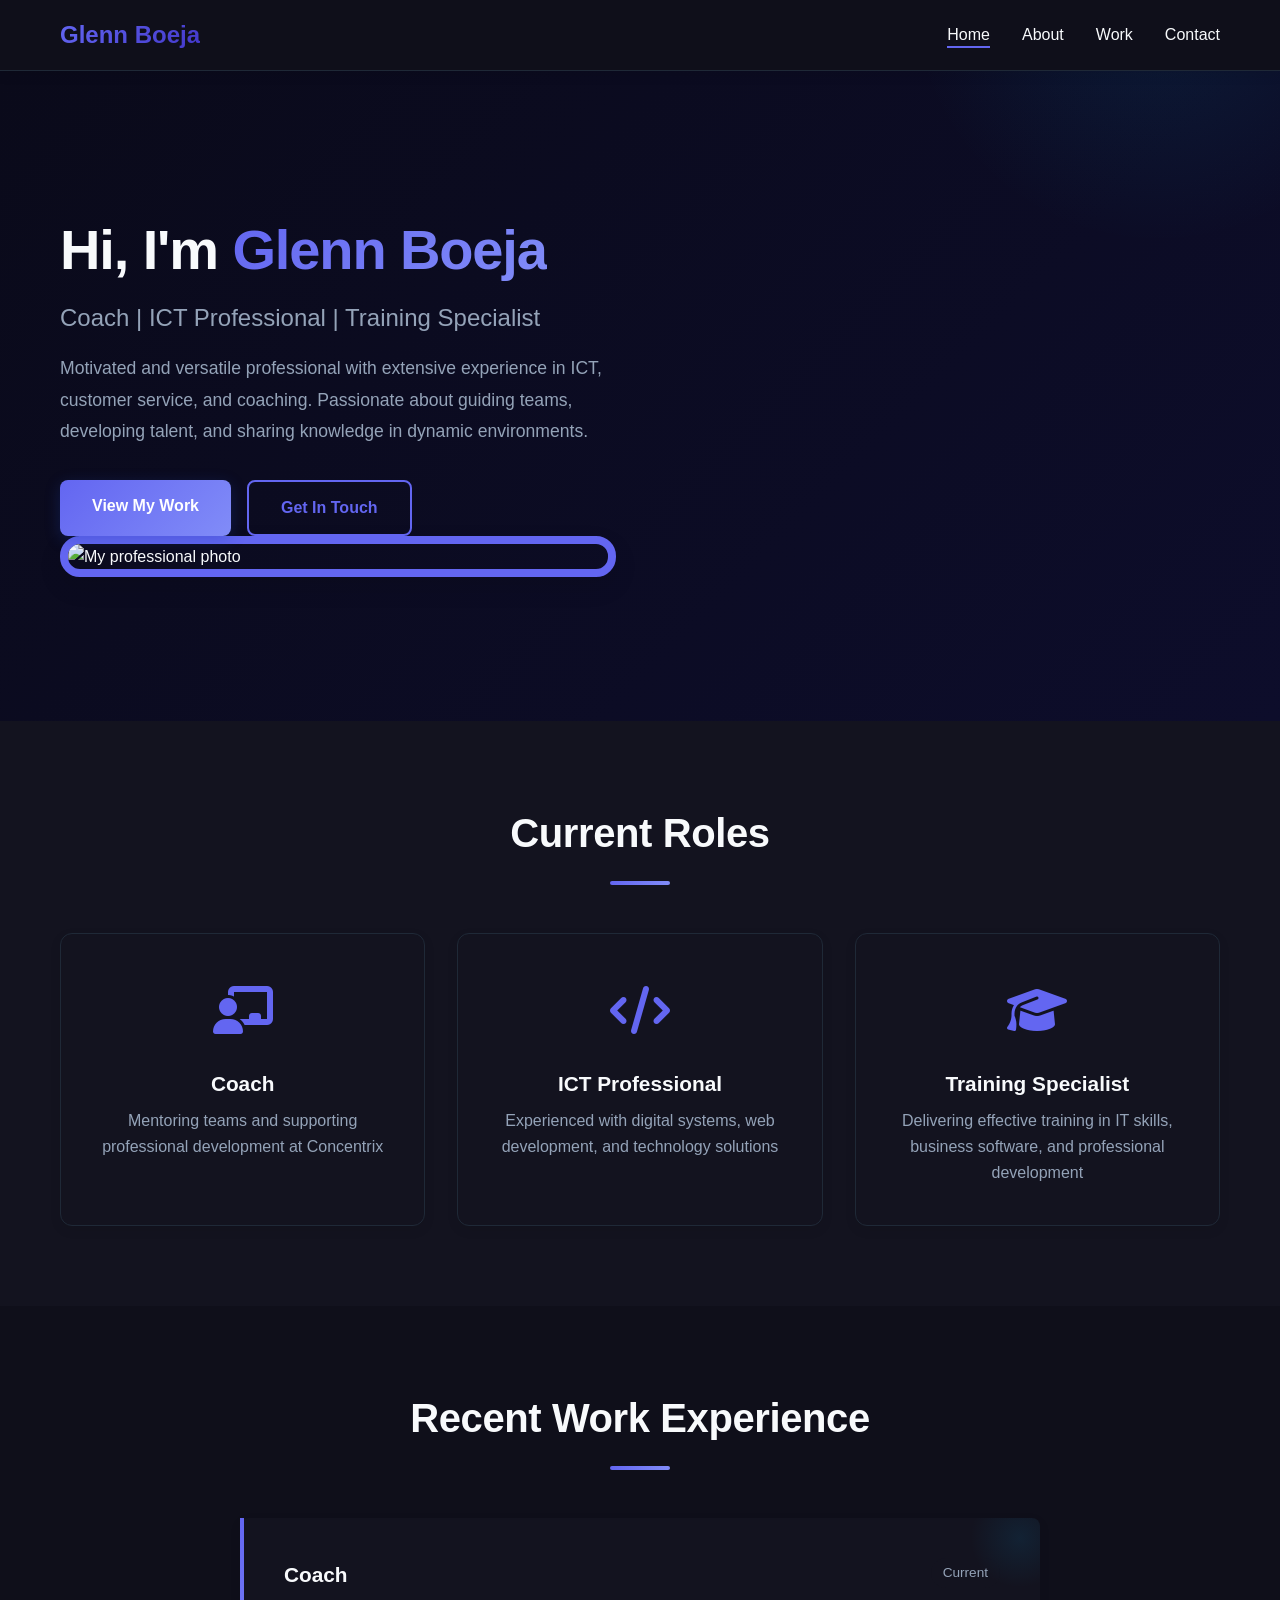
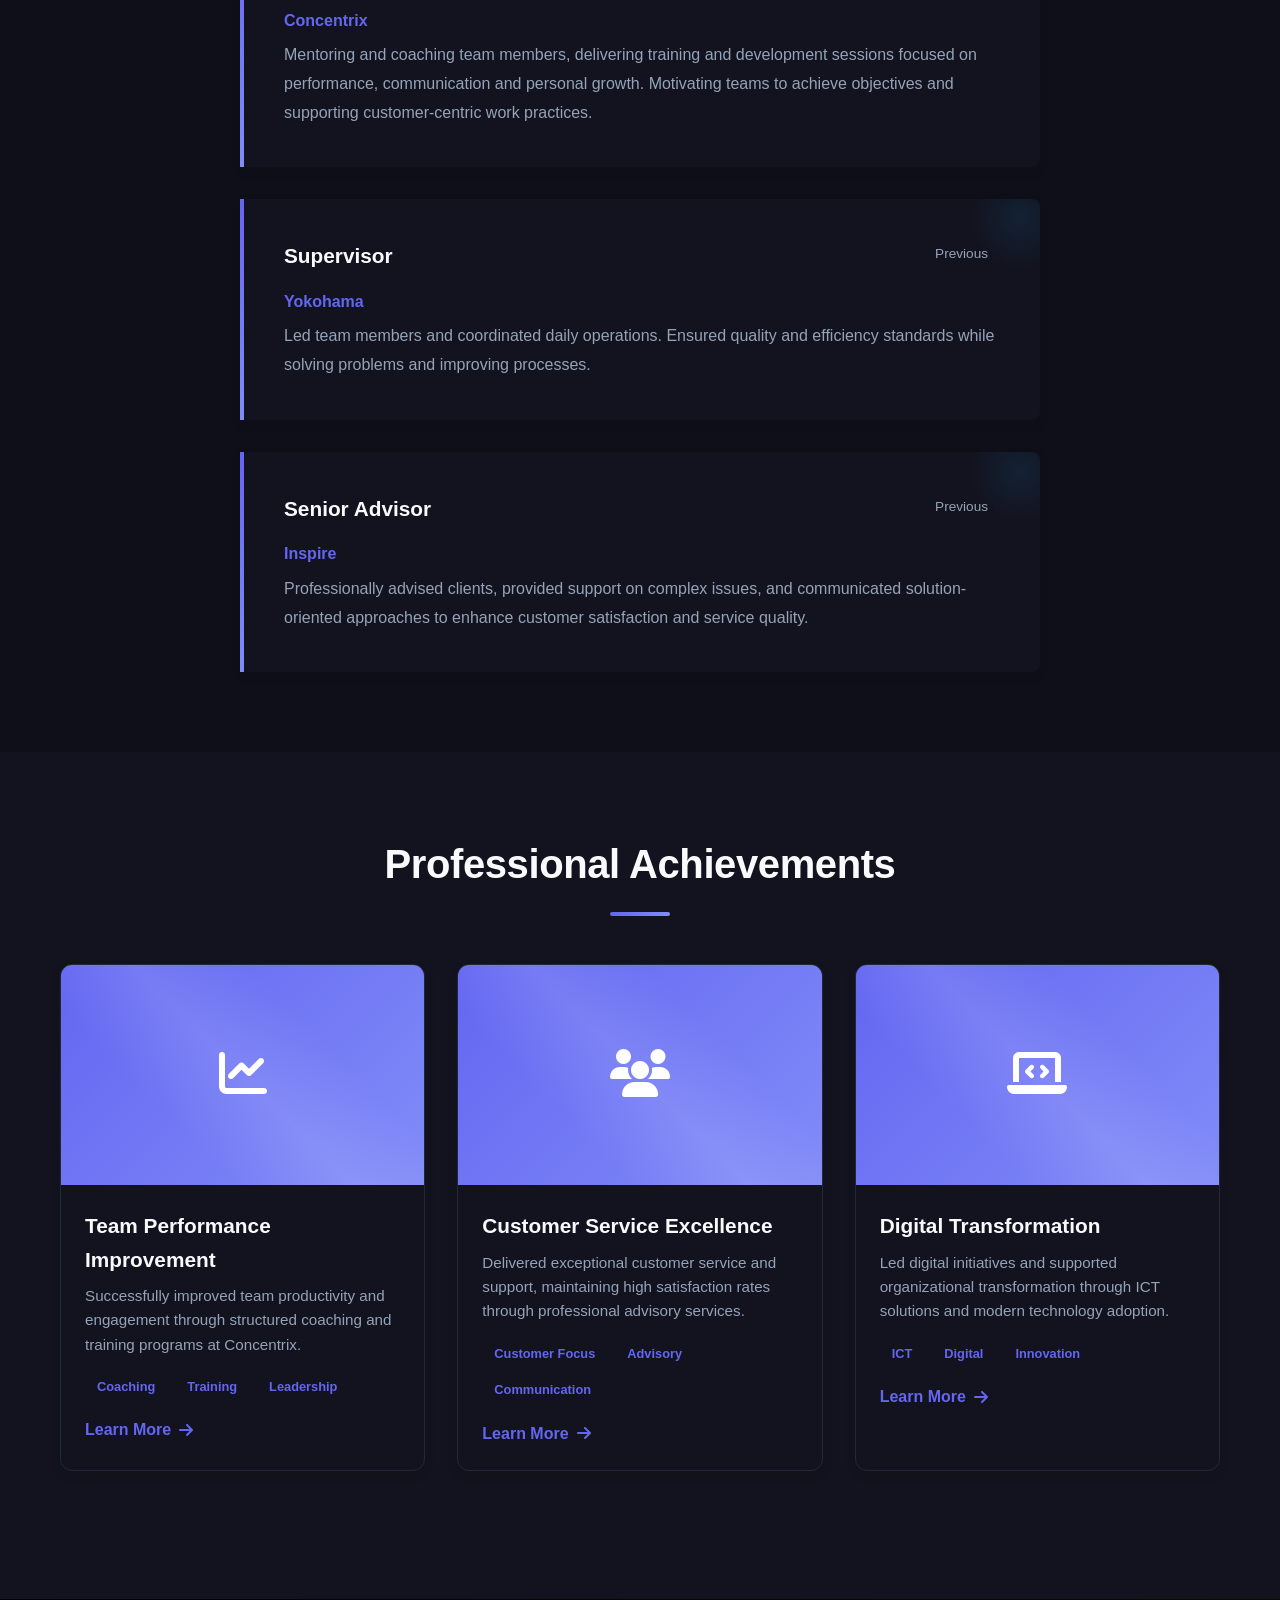
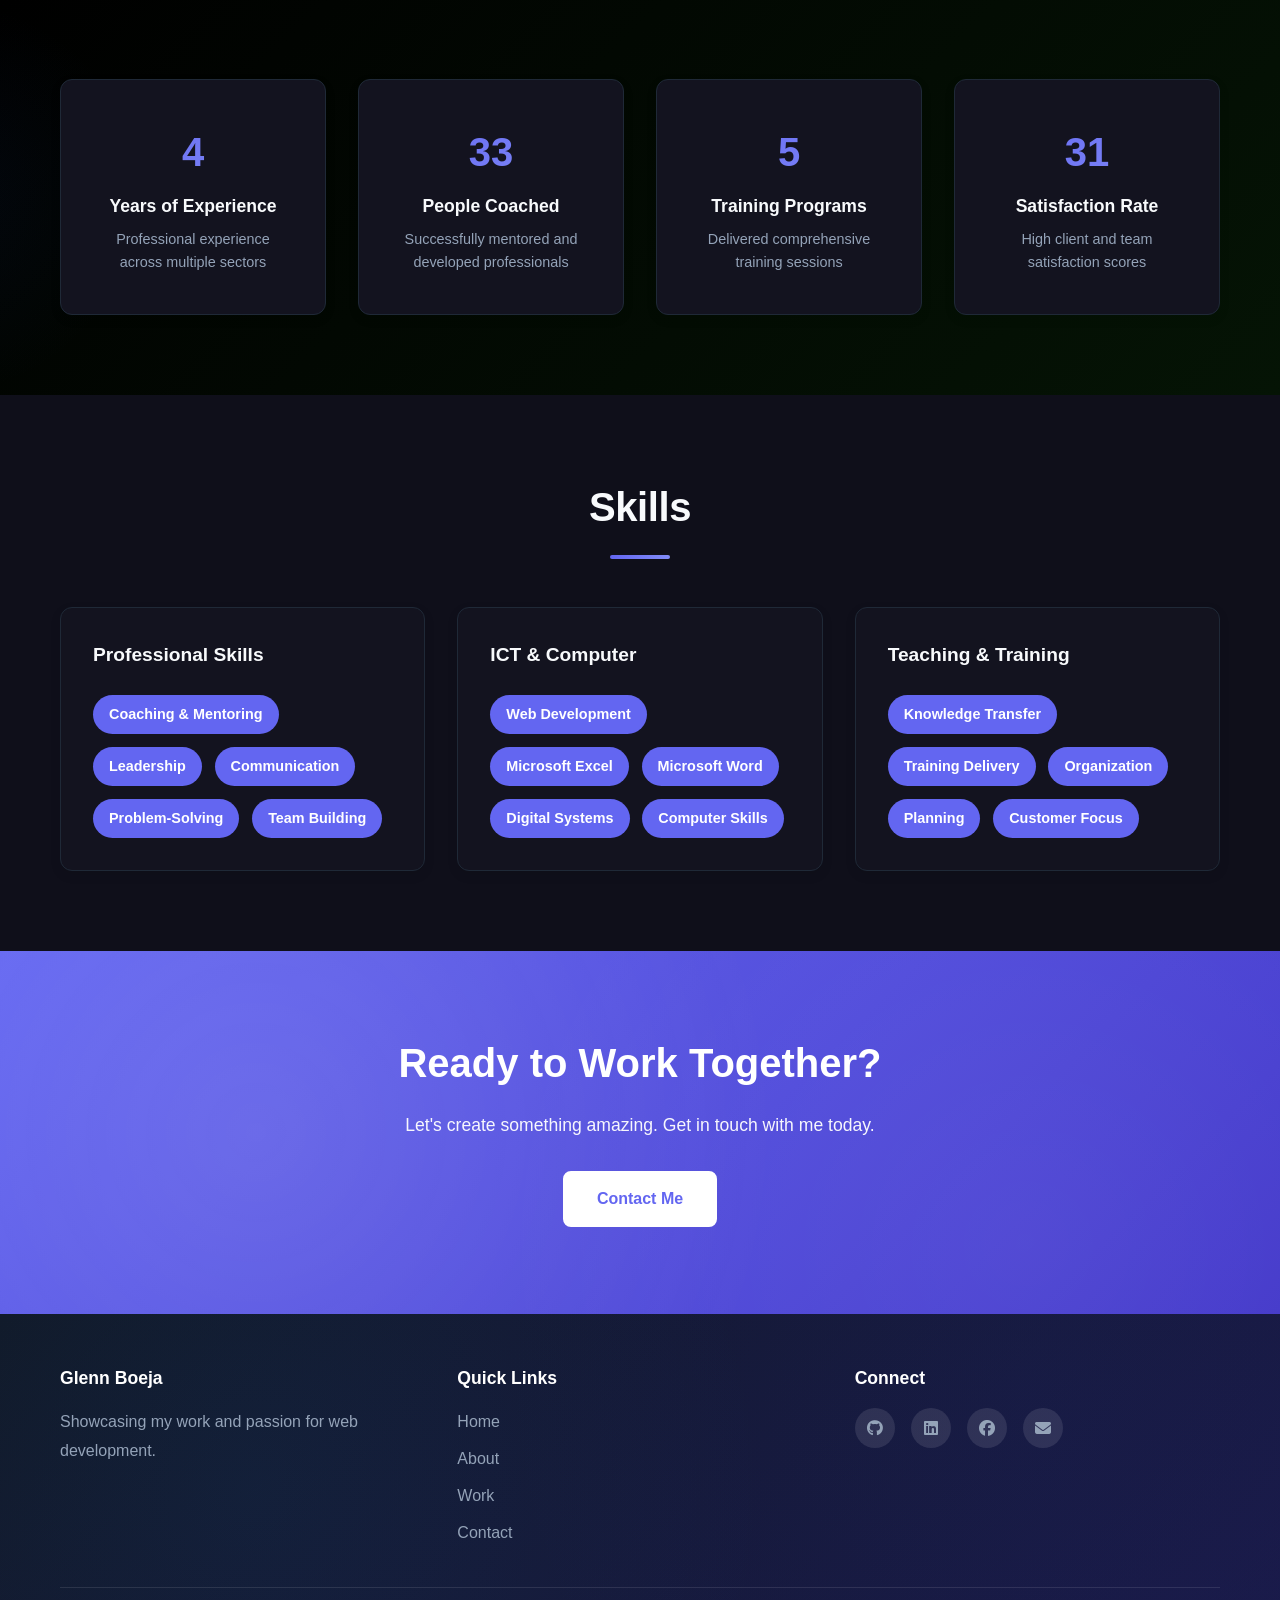
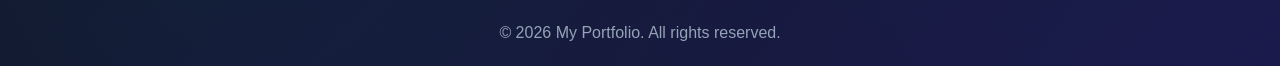
==== index.html @ 61f406ce "Portfolio bestanden toegevoegd" ====
<!DOCTYPE html>
<html lang="en">
<head>
    <meta charset="UTF-8">
    <meta name="viewport" content="width=device-width, initial-scale=1.0">
    <title>My Portfolio</title>
    <link rel="stylesheet" href="css/styles.css">
    <link rel="stylesheet" href="https://cdnjs.cloudflare.com/ajax/libs/font-awesome/6.4.0/css/all.min.css">
</head>
<body>
    <!-- Navigation -->
    <nav class="navbar">
        <div class="container">
            <div class="nav-wrapper">
                <div class="logo">
                    <a href="index.html"><span class="brand">Glenn Boeja</span></a>
                </div>
                <button class="menu-toggle" id="menuToggle">
                    <span></span>
                    <span></span>
                    <span></span>
                </button>
                <ul class="nav-menu" id="navMenu">
                    <li><a href="index.html" class="nav-link active">Home</a></li>
                    <li><a href="about.html" class="nav-link">About</a></li>
                    <li><a href="work.html" class="nav-link">Work</a></li>
                    <li><a href="contact.html" class="nav-link">Contact</a></li>
                </ul>
            </div>
        </div>
    </nav>

    <!-- Hero Section -->
    <section class="hero">
        <div class="container">
            <div class="hero-content">
                <div class="hero-text">
                    <h1 class="hero-title">Hi, I'm <span class="highlight">Glenn Boeja</span></h1>
                    <p class="hero-subtitle">Coach | ICT Professional | Training Specialist</p>
                    <p class="hero-description">Motivated and versatile professional with extensive experience in ICT, customer service, and coaching. Passionate about guiding teams, developing talent, and sharing knowledge in dynamic environments.</p>
                    <div class="hero-buttons">
                        <a href="work.html" class="btn btn-primary">View My Work</a>
                        <a href="contact.html" class="btn btn-secondary">Get In Touch</a>
                    </div>
                </div>
                <div class="hero-image">
                    <img src="img/profile.jpg" alt="My professional photo" class="profile-photo">
                </div>
            </div>
        </div>
    </section>

    <!-- Current Roles -->
    <section class="roles">
        <div class="container">
            <h2 class="section-title">Current Roles</h2>
            <div class="roles-grid">
                <div class="role-card">
                    <div class="role-icon"><i class="fas fa-chalkboard-user"></i></div>
                    <h3>Coach</h3>
                    <p>Mentoring teams and supporting professional development at Concentrix</p>
                </div>
                <div class="role-card">
                    <div class="role-icon"><i class="fas fa-code"></i></div>
                    <h3>ICT Professional</h3>
                    <p>Experienced with digital systems, web development, and technology solutions</p>
                </div>
                <div class="role-card">
                    <div class="role-icon"><i class="fas fa-graduation-cap"></i></div>
                    <h3>Training Specialist</h3>
                    <p>Delivering effective training in IT skills, business software, and professional development</p>
                </div>
            </div>
        </div>
    </section>

    <!-- Recent Work Experience -->
    <section class="experience">
        <div class="container">
            <h2 class="section-title">Recent Work Experience</h2>
            <div class="experience-list">
                <div class="experience-item">
                    <div class="experience-header">
                        <h3 class="job-title">Coach</h3>
                        <span class="job-date">Current</span>
                    </div>
                    <p class="job-company">Concentrix</p>
                    <p class="job-description">Mentoring and coaching team members, delivering training and development sessions focused on performance, communication and personal growth. Motivating teams to achieve objectives and supporting customer-centric work practices.</p>
                </div>
                <div class="experience-item">
                    <div class="experience-header">
                        <h3 class="job-title">Supervisor</h3>
                        <span class="job-date">Previous</span>
                    </div>
                    <p class="job-company">Yokohama</p>
                    <p class="job-description">Led team members and coordinated daily operations. Ensured quality and efficiency standards while solving problems and improving processes.</p>
                </div>
                <div class="experience-item">
                    <div class="experience-header">
                        <h3 class="job-title">Senior Advisor</h3>
                        <span class="job-date">Previous</span>
                    </div>
                    <p class="job-company">Inspire</p>
                    <p class="job-description">Professionally advised clients, provided support on complex issues, and communicated solution-oriented approaches to enhance customer satisfaction and service quality.</p>
                </div>
            </div>
        </div>
    </section>

    <!-- Featured Projects -->
    <section class="projects">
        <div class="container">
            <h2 class="section-title">Professional Achievements</h2>
            <div class="projects-grid">
                <div class="project-card">
                    <div class="project-image">
                        <div class="project-placeholder"><i class="fas fa-chart-line"></i></div>
                    </div>
                    <div class="project-content">
                        <h3 class="project-title">Team Performance Improvement</h3>
                        <p class="project-description">Successfully improved team productivity and engagement through structured coaching and training programs at Concentrix.</p>
                        <div class="project-tech">
                            <span class="tech-badge">Coaching</span>
                            <span class="tech-badge">Training</span>
                            <span class="tech-badge">Leadership</span>
                        </div>
                        <a href="#" class="project-link">Learn More <i class="fas fa-arrow-right"></i></a>
                    </div>
                </div>
                <div class="project-card">
                    <div class="project-image">
                        <div class="project-placeholder"><i class="fas fa-users"></i></div>
                    </div>
                    <div class="project-content">
                        <h3 class="project-title">Customer Service Excellence</h3>
                        <p class="project-description">Delivered exceptional customer service and support, maintaining high satisfaction rates through professional advisory services.</p>
                        <div class="project-tech">
                            <span class="tech-badge">Customer Focus</span>
                            <span class="tech-badge">Advisory</span>
                            <span class="tech-badge">Communication</span>
                        </div>
                        <a href="#" class="project-link">Learn More <i class="fas fa-arrow-right"></i></a>
                    </div>
                </div>
                <div class="project-card">
                    <div class="project-image">
                        <div class="project-placeholder"><i class="fas fa-laptop-code"></i></div>
                    </div>
                    <div class="project-content">
                        <h3 class="project-title">Digital Transformation</h3>
                        <p class="project-description">Led digital initiatives and supported organizational transformation through ICT solutions and modern technology adoption.</p>
                        <div class="project-tech">
                            <span class="tech-badge">ICT</span>
                            <span class="tech-badge">Digital</span>
                            <span class="tech-badge">Innovation</span>
                        </div>
                        <a href="#" class="project-link">Learn More <i class="fas fa-arrow-right"></i></a>
                    </div>
                </div>
            </div>
        </div>
    </section>

    <!-- Stats Section -->
    <section class="stats-section">
        <div class="container">
            <div class="stats-grid">
                <div class="stat-card">
                    <div class="stat-number">10+</div>
                    <div class="stat-label">Years of Experience</div>
                    <p class="stat-description">Professional experience across multiple sectors</p>
                </div>
                <div class="stat-card">
                    <div class="stat-number">100+</div>
                    <div class="stat-label">People Coached</div>
                    <p class="stat-description">Successfully mentored and developed professionals</p>
                </div>
                <div class="stat-card">
                    <div class="stat-number">15+</div>
                    <div class="stat-label">Training Programs</div>
                    <p class="stat-description">Delivered comprehensive training sessions</p>
                </div>
                <div class="stat-card">
                    <div class="stat-number">95%</div>
                    <div class="stat-label">Satisfaction Rate</div>
                    <p class="stat-description">High client and team satisfaction scores</p>
                </div>
            </div>
        </div>
    </section>

    <!-- Skills Section -->
    <section class="skills">
        <div class="container">
            <h2 class="section-title">Skills</h2>
            <div class="skills-grid">
                <div class="skill-category">
                    <h3 class="category-title">Professional Skills</h3>
                    <div class="skill-list">
                        <span class="skill-tag">Coaching & Mentoring</span>
                        <span class="skill-tag">Leadership</span>
                        <span class="skill-tag">Communication</span>
                        <span class="skill-tag">Problem-Solving</span>
                        <span class="skill-tag">Team Building</span>
                    </div>
                </div>
                <div class="skill-category">
                    <h3 class="category-title">ICT & Computer</h3>
                    <div class="skill-list">
                        <span class="skill-tag">Web Development</span>
                        <span class="skill-tag">Microsoft Excel</span>
                        <span class="skill-tag">Microsoft Word</span>
                        <span class="skill-tag">Digital Systems</span>
                        <span class="skill-tag">Computer Skills</span>
                    </div>
                </div>
                <div class="skill-category">
                    <h3 class="category-title">Teaching & Training</h3>
                    <div class="skill-list">
                        <span class="skill-tag">Knowledge Transfer</span>
                        <span class="skill-tag">Training Delivery</span>
                        <span class="skill-tag">Organization</span>
                        <span class="skill-tag">Planning</span>
                        <span class="skill-tag">Customer Focus</span>
                    </div>
                </div>
            </div>
        </div>
    </section>

    <!-- CTA Section -->
    <section class="cta">
        <div class="container">
            <h2>Ready to Work Together?</h2>
            <p>Let's create something amazing. Get in touch with me today.</p>
            <a href="contact.html" class="btn btn-light">Contact Me</a>
        </div>
    </section>

    <!-- Footer -->
    <footer class="footer">
        <div class="container">
            <div class="footer-content">
                <div class="footer-section">
                    <h3>Glenn Boeja</h3>
                    <p>Showcasing my work and passion for web development.</p>
                </div>
                <div class="footer-section">
                    <h3>Quick Links</h3>
                    <ul>
                        <li><a href="index.html">Home</a></li>
                        <li><a href="about.html">About</a></li>
                        <li><a href="work.html">Work</a></li>
                        <li><a href="contact.html">Contact</a></li>
                    </ul>
                </div>
                <div class="footer-section">
                    <h3>Connect</h3>
                    <div class="social-links">
                        <a href="#" title="GitHub"><i class="fab fa-github"></i></a>
                        <a href="#" title="LinkedIn"><i class="fab fa-linkedin"></i></a>
                        <a href="https://www.facebook.com/share/1EY2jD7xjY/?mibextid=wwXIfr" title="Facebook"><i class="fab fa-facebook"></i></a>
                        <a href="#" title="Email"><i class="fas fa-envelope"></i></a>
                    </div>
                </div>
            </div>
            <div class="footer-bottom">
                <p>&copy; 2026 My Portfolio. All rights reserved.</p>
            </div>
        </div>
    </footer>

    <script src="js/script.js"></script>
</body>
</html>
---- css/styles.css ----
/* ============================================
   Global Styles & CSS Variables
   ============================================ */

:root {
    --primary-color: #6366f1;
    --secondary-color: #4338ca;
    --accent-color: #818cf8;
    --success-color: #10b981;
    --warning-color: #f59e0b;
    --danger-color: #ef4444;
    --dark-bg: #0f0f1a;
    --light-bg: #13131f;
    --gray-50: #f9fafb;
    --gray-100: #f3f4f6;
    --gray-200: #e5e7eb;
    --gray-300: #d1d5db;
    --gray-400: #9ca3af;
    --gray-500: #6b7280;
    --gray-600: #4b5563;
    --gray-700: #374151;
    --gray-800: #1f2937;
    --gray-900: #111827;
    --text-dark: #f8fafc;
    --text-light: #94a3b8;
    --border-color: #1f2937;
    --shadow-sm: 0 1px 2px 0 rgba(0, 0, 0, 0.05);
    --shadow-md: 0 4px 12px 0 rgba(0, 0, 0, 0.08);
    --shadow-lg: 0 10px 25px 0 rgba(0, 0, 0, 0.1);
    --shadow-xl: 0 20px 40px 0 rgba(0, 0, 0, 0.12);
    --transition: all 0.3s cubic-bezier(0.4, 0, 0.2, 1);
}

* {
    margin: 0;
    padding: 0;
    box-sizing: border-box;
}

html {
    scroll-behavior: smooth;
}

body {
    font-family: 'Segoe UI', Tahoma, Geneva, Verdana, sans-serif;
    color: var(--text-dark);
    background-color: var(--dark-bg);
    line-height: 1.6;
}

/* ============================================
   Container & Layout
   ============================================ */

.container {
    max-width: 1200px;
    margin: 0 auto;
    padding: 0 20px;
}

/* ============================================
   Navigation
   ============================================ */

.navbar {
    background-color: var(--dark-bg);
    box-shadow: var(--shadow-md);
    position: sticky;
    top: 0;
    z-index: 100;
    backdrop-filter: blur(10px);
    border-bottom: 1px solid var(--border-color);
}

.nav-wrapper {
    display: flex;
    justify-content: space-between;
    align-items: center;
    padding: 1rem 0;
}

.logo {
    font-size: 1.5rem;
    font-weight: bold;
}

.logo a {
    text-decoration: none;
    color: var(--primary-color);
}

.brand {
    background: linear-gradient(135deg, var(--primary-color), var(--secondary-color));
    -webkit-background-clip: text;
    -webkit-text-fill-color: transparent;
    background-clip: text;
}

.nav-menu {
    display: flex;
    list-style: none;
    gap: 2rem;
}

.nav-link {
    text-decoration: none;
    color: var(--text-dark);
    font-weight: 500;
    transition: var(--transition);
    position: relative;
}

.nav-link::after {
    content: '';
    position: absolute;
    width: 0;
    height: 2px;
    bottom: -5px;
    left: 0;
    background-color: var(--primary-color);
    transition: width 0.3s ease;
}

.nav-link:hover::after,
.nav-link.active::after {
    width: 100%;
}

.menu-toggle {
    display: none;
    flex-direction: column;
    background: none;
    border: none;
    cursor: pointer;
    gap: 5px;
}

.menu-toggle span {
    width: 25px;
    height: 3px;
    background-color: var(--text-dark);
    border-radius: 3px;
    transition: var(--transition);
}

/* ============================================
   Buttons
   ============================================ */

.btn {
    display: inline-block;
    padding: 13px 32px;
    border: none;
    border-radius: 8px;
    font-size: 1rem;
    font-weight: 600;
    text-decoration: none;
    cursor: pointer;
    transition: var(--transition);
    text-align: center;
    position: relative;
    overflow: hidden;
}

.btn::before {
    content: '';
    position: absolute;
    top: 0;
    left: -100%;
    width: 100%;
    height: 100%;
    background-color: rgba(255, 255, 255, 0.2);
    transition: left 0.3s ease;
    z-index: 0;
}

.btn:hover::before {
    left: 100%;
}

.btn span {
    position: relative;
    z-index: 1;
}

.btn-primary {
    background: linear-gradient(135deg, var(--primary-color), var(--accent-color));
    color: white;
    box-shadow: 0 4px 15px rgba(30, 64, 175, 0.3);
}

.btn-primary:hover {
    transform: translateY(-2px);
    box-shadow: 0 8px 25px rgba(30, 64, 175, 0.4);
}

.btn-secondary {
    background-color: transparent;
    color: var(--primary-color);
    border: 2px solid var(--primary-color);
}

.btn-secondary:hover {
    background-color: var(--primary-color);
    color: white;
    transform: translateY(-2px);
}

.btn-light {
    background-color: white;
    color: var(--primary-color);
    border: 2px solid white;
}

.btn-light:hover {
    background-color: var(--gray-50);
}

/* ============================================
   Hero Section
   ============================================ */

.hero {
    background: linear-gradient(135deg, #0a0a1a 0%, #0d0d2b 100%);
    padding: 100px 0;
    min-height: 650px;
    display: flex;
    align-items: center;
    position: relative;
    overflow: hidden;
}

.hero::before {
    content: '';
    position: absolute;
    top: -50%;
    right: -10%;
    width: 500px;
    height: 500px;
    background: radial-gradient(circle, rgba(14, 165, 233, 0.1) 0%, transparent 70%);
    border-radius: 50%;
    z-index: 0;
}

.hero .container {
    position: relative;
    z-index: 1;
    display: grid;
    grid-template-columns: 1fr 1fr;
    gap: 3rem;
    align-items: center;
}

.hero-text {
    animation: slideInLeft 0.8s ease;
    order: 1;
}

.hero-image {
    order: 2;
}

.hero-text {
    animation: slideInLeft 0.8s ease;
}

.hero-title {
    font-size: 3.5rem;
    font-weight: 800;
    margin-bottom: 1rem;
    line-height: 1.2;
    color: var(--text-dark);
    letter-spacing: -0.02em;
}

.hero-title .highlight {
    background: linear-gradient(135deg, var(--primary-color), var(--accent-color));
    -webkit-background-clip: text;
    -webkit-text-fill-color: transparent;
    background-clip: text;
}

.hero-subtitle {
    font-size: 1.5rem;
    color: var(--text-light);
    margin-bottom: 1rem;
}

.hero-description {
    font-size: 1.1rem;
    color: var(--text-light);
    margin-bottom: 2rem;
    line-height: 1.8;
}

.hero-buttons {
    display: flex;
    gap: 1rem;
    flex-wrap: wrap;
}

.avatar-placeholder {
    width: 100%;
    aspect-ratio: 1;
    background: linear-gradient(135deg, var(--primary-color), var(--secondary-color));
    border-radius: 20px;
    display: flex;
    align-items: center;
    justify-content: center;
    font-size: 5rem;
    color: white;
    animation: slideInRight 0.8s ease;
    box-shadow: var(--shadow-lg);
}

.profile-photo {
    width: 100%;
    height: 100%;
    object-fit: cover;
    border-radius: 20px;
    animation: slideInRight 0.8s ease;
    box-shadow: var(--shadow-lg);
    border: 8px solid var(--primary-color);
    display: block;
}

/* ============================================
   Sections
   ============================================ */

.section-title {
    font-size: 2.5rem;
    font-weight: 800;
    margin-bottom: 3rem;
    text-align: center;
    color: var(--text-dark);
    position: relative;
    letter-spacing: -0.01em;
}

.section-title::after {
    content: '';
    display: block;
    width: 60px;
    height: 4px;
    background: linear-gradient(90deg, var(--primary-color), var(--accent-color));
    margin: 1rem auto 0;
    border-radius: 2px;
}

section {
    padding: 80px 0;
}

/* ============================================
   Roles Section
   ============================================ */

.roles {
    background-color: var(--light-bg);
}

.roles-grid {
    display: grid;
    grid-template-columns: repeat(auto-fit, minmax(280px, 1fr));
    gap: 2rem;
}

.role-card {
    background: var(--light-bg);
    padding: 2.5rem;
    border-radius: 12px;
    text-align: center;
    box-shadow: var(--shadow-md);
    transition: var(--transition);
    border: 1px solid var(--border-color);
    position: relative;
    overflow: hidden;
}

.role-card::before {
    content: '';
    position: absolute;
    top: 0;
    left: 0;
    right: 0;
    height: 4px;
    background: linear-gradient(90deg, var(--primary-color), var(--accent-color));
    transform: scaleX(0);
    transform-origin: left;
    transition: transform 0.3s ease;
}

.role-card:hover {
    transform: translateY(-8px);
    box-shadow: var(--shadow-xl);
}

.role-card:hover::before {
    transform: scaleX(1);
}

.role-icon {
    font-size: 3rem;
    color: var(--primary-color);
    margin-bottom: 1rem;
}

.role-card h3 {
    font-size: 1.3rem;
    margin-bottom: 0.5rem;
}

.role-card p {
    color: var(--text-light);
}

/* ============================================
   Experience Section
   ============================================ */

.experience {
    background-color: var(--dark-bg);
}

.experience-list {
    display: grid;
    gap: 2rem;
    max-width: 800px;
    margin: 0 auto;
}

.experience-item {
    background: var(--light-bg);
    padding: 2.5rem;
    border-left: 4px solid transparent;
    border-image: linear-gradient(180deg, var(--primary-color), var(--accent-color)) 1;
    border-radius: 8px;
    box-shadow: var(--shadow-md);
    transition: var(--transition);
    position: relative;
    overflow: hidden;
}

.experience-item::before {
    content: '';
    position: absolute;
    top: 0;
    right: 0;
    width: 100px;
    height: 100px;
    background: radial-gradient(circle, rgba(14, 165, 233, 0.1) 0%, transparent 70%);
    border-radius: 50%;
    transform: translate(30px, -30px);
}

.experience-item:hover {
    transform: translateX(8px);
    box-shadow: var(--shadow-lg);
}

.experience-header {
    display: flex;
    justify-content: space-between;
    align-items: start;
    margin-bottom: 1rem;
}

.job-title {
    font-size: 1.3rem;
    font-weight: 700;
    color: var(--text-dark);
}

.job-date {
    background-color: var(--light-bg);
    padding: 4px 12px;
    border-radius: 20px;
    font-size: 0.85rem;
    color: var(--text-light);
    white-space: nowrap;
}

.job-company {
    color: var(--primary-color);
    font-weight: 600;
    margin-bottom: 0.5rem;
}

.job-description {
    color: var(--text-light);
    line-height: 1.8;
}

/* ============================================
   Projects Section
   ============================================ */

.projects {
    background-color: var(--light-bg);
}

.projects-grid {
    display: grid;
    grid-template-columns: repeat(auto-fit, minmax(300px, 1fr));
    gap: 2rem;
    margin-bottom: 3rem;
}

.project-card {
    background: var(--light-bg);
    border-radius: 12px;
    overflow: hidden;
    box-shadow: var(--shadow-md);
    transition: var(--transition);
    border: 1px solid var(--border-color);
}

.project-card:hover {
    transform: translateY(-12px);
    box-shadow: var(--shadow-xl);
}

.project-image {
    height: 220px;
    background: linear-gradient(135deg, var(--primary-color), var(--accent-color));
    display: flex;
    align-items: center;
    justify-content: center;
    position: relative;
    overflow: hidden;
}

.project-image::after {
    content: '';
    position: absolute;
    inset: 0;
    background: linear-gradient(45deg, transparent 30%, rgba(255,255,255,0.1) 50%, transparent 70%);
    animation: shimmer 3s infinite;
}

@keyframes shimmer {
    0% { transform: translateX(-100%); }
    100% { transform: translateX(100%); }
}

.project-placeholder {
    font-size: 3rem;
    color: white;
}

.project-content {
    padding: 1.5rem;
}

.project-title {
    font-size: 1.3rem;
    margin-bottom: 0.5rem;
    color: var(--text-dark);
}

.project-description {
    color: var(--text-light);
    margin-bottom: 1rem;
    font-size: 0.95rem;
    line-height: 1.6;
}

.project-tech {
    display: flex;
    gap: 0.5rem;
    flex-wrap: wrap;
    margin-bottom: 1rem;
}

.tech-badge {
    background-color: var(--light-bg);
    color: var(--primary-color);
    padding: 4px 12px;
    border-radius: 20px;
    font-size: 0.8rem;
    font-weight: 600;
}

.project-link {
    color: var(--primary-color);
    text-decoration: none;
    font-weight: 600;
    display: inline-flex;
    align-items: center;
    gap: 0.5rem;
    transition: var(--transition);
}

.project-link:hover {
    gap: 1rem;
}

.view-all {
    text-align: center;
}

/* ============================================
   Skills Section
   ============================================ */

.skills {
    background-color: var(--dark-bg);
}

.skills-grid {
    display: grid;
    grid-template-columns: repeat(auto-fit, minmax(300px, 1fr));
    gap: 2rem;
}

.skill-category {
    background: var(--light-bg);
    padding: 2rem;
    border-radius: 12px;
    border: 1px solid var(--border-color);
    box-shadow: var(--shadow-md);
    transition: var(--transition);
}

.skill-category:hover {
    transform: translateY(-4px);
    box-shadow: var(--shadow-lg);
}

.category-title {
    font-size: 1.2rem;
    margin-bottom: 1.5rem;
    color: var(--text-dark);
}

.skill-list {
    display: flex;
    flex-wrap: wrap;
    gap: 0.8rem;
}

.skill-tag {
    background-color: var(--primary-color);
    color: white;
    padding: 8px 16px;
    border-radius: 20px;
    font-size: 0.9rem;
    font-weight: 600;
}

/* ============================================
   Stats Section
   ============================================ */

.stats-section {
    background: linear-gradient(135deg, #000000 0%, #051405 100%);
    padding: 80px 0;
    position: relative;
    overflow: hidden;
}

.stats-section::before {
    content: '';
    position: absolute;
    top: 50%;
    left: -20%;
    width: 400px;
    height: 400px;
    background: radial-gradient(circle, rgba(30, 64, 175, 0.08) 0%, transparent 70%);
    border-radius: 50%;
    transform: translateY(-50%);
}

.stats-grid {
    display: grid;
    grid-template-columns: repeat(auto-fit, minmax(250px, 1fr));
    gap: 2rem;
    position: relative;
    z-index: 1;
}

.stat-card {
    background: var(--light-bg);
    padding: 2.5rem;
    border-radius: 12px;
    text-align: center;
    box-shadow: var(--shadow-md);
    border: 1px solid var(--border-color);
    transition: var(--transition);
    position: relative;
}

.stat-card::after {
    content: '';
    position: absolute;
    top: 0;
    left: 0;
    right: 0;
    height: 3px;
    background: linear-gradient(90deg, var(--primary-color), var(--accent-color));
    border-radius: 12px 12px 0 0;
    transform: scaleX(0);
    transform-origin: center;
    transition: transform 0.3s ease;
}

.stat-card:hover {
    transform: translateY(-8px);
    box-shadow: var(--shadow-xl);
}

.stat-card:hover::after {
    transform: scaleX(1);
}

.stat-number {
    font-size: 2.5rem;
    font-weight: 800;
    background: linear-gradient(135deg, var(--primary-color), var(--accent-color));
    -webkit-background-clip: text;
    -webkit-text-fill-color: transparent;
    background-clip: text;
    margin-bottom: 0.5rem;
}

.stat-label {
    font-size: 1.1rem;
    font-weight: 600;
    color: var(--text-dark);
    margin-bottom: 0.5rem;
}

.stat-description {
    color: var(--text-light);
    font-size: 0.9rem;
    line-height: 1.6;
}

/* ============================================
   CTA Section
   ============================================ */

.cta {
    background: linear-gradient(135deg, var(--primary-color) 0%, var(--secondary-color) 100%);
    color: white;
    text-align: center;
    padding: 80px 0;
    position: relative;
    overflow: hidden;
}

.cta::before {
    content: '';
    position: absolute;
    inset: 0;
    background: 
        radial-gradient(circle at 20% 50%, rgba(255,255,255,0.1) 0%, transparent 50%),
        radial-gradient(circle at 80% 80%, rgba(255,255,255,0.05) 0%, transparent 50%);
    z-index: 0;
}

.cta .container {
    position: relative;
    z-index: 1;
}

.cta h2 {
    font-size: 2.5rem;
    margin-bottom: 1rem;
}

.cta p {
    font-size: 1.1rem;
    margin-bottom: 2rem;
    opacity: 0.95;
}

/* ============================================
   Page Header
   ============================================ */

.page-header {
    background: linear-gradient(135deg, #000000 0%, #051405 100%);
    padding: 80px 0;
    text-align: center;
    position: relative;
    overflow: hidden;
}

.page-header::before {
    content: '';
    position: absolute;
    top: -50%;
    right: -10%;
    width: 400px;
    height: 400px;
    background: radial-gradient(circle, rgba(14, 165, 233, 0.1) 0%, transparent 70%);
    border-radius: 50%;
}

.page-header::after {
    content: '';
    position: absolute;
    bottom: -30%;
    left: -5%;
    width: 350px;
    height: 350px;
    background: radial-gradient(circle, rgba(30, 64, 175, 0.08) 0%, transparent 70%);
    border-radius: 50%;
}

.page-header .container {
    position: relative;
    z-index: 1;
}

.page-header h1 {
    font-size: 3rem;
    margin-bottom: 1rem;
    color: var(--text-dark);
}

.page-header p {
    font-size: 1.2rem;
    color: var(--text-light);
}

/* ============================================
   About Section
   ============================================ */

.about-section {
    background-color: var(--light-bg);
}

.about-grid {
    display: grid;
    grid-template-columns: 1fr 1fr;
    gap: 3rem;
    align-items: center;
}

.about-image {
    display: flex;
    align-items: center;
    justify-content: center;
}

.about-placeholder {
    width: 100%;
    aspect-ratio: 1;
    background: linear-gradient(135deg, var(--primary-color), var(--secondary-color));
    border-radius: 20px;
    display: flex;
    align-items: center;
    justify-content: center;
    font-size: 8rem;
    color: white;
    box-shadow: var(--shadow-lg);
}

.about-content h2 {
    font-size: 2rem;
    margin-bottom: 1.5rem;
    color: var(--text-dark);
}

.about-content p {
    color: var(--text-light);
    margin-bottom: 1rem;
    line-height: 1.8;
    font-size: 1.05rem;
}

/* ============================================
   Background/Timeline Section
   ============================================ */

.background {
    background-color: var(--dark-bg);
}

.timeline {
    position: relative;
    max-width: 800px;
    margin: 0 auto;
}

.timeline::before {
    content: '';
    position: absolute;
    left: 50%;
    top: 0;
    bottom: 0;
    width: 2px;
    background-color: var(--primary-color);
    transform: translateX(-50%);
}

.timeline-item {
    margin-bottom: 3rem;
    position: relative;
}

.timeline-item:nth-child(odd) .timeline-content {
    margin-left: 0;
    margin-right: auto;
    width: 48%;
}

.timeline-item:nth-child(even) .timeline-content {
    margin-left: auto;
    margin-right: 0;
    width: 48%;
}

.timeline-marker {
    position: absolute;
    left: 50%;
    transform: translateX(-50%);
    top: 0;
}

.marker-dot {
    width: 20px;
    height: 20px;
    background-color: var(--primary-color);
    border: 4px solid white;
    border-radius: 50%;
    box-shadow: var(--shadow-md);
}

.timeline-content {
    background: var(--light-bg);
    padding: 2rem;
    border-radius: 8px;
    box-shadow: var(--shadow-md);
}

.timeline-photo-placeholder {
    width: 100%;
    height: 160px;
    background: linear-gradient(135deg, rgba(99, 102, 241, 0.15), rgba(67, 56, 202, 0.1));
    border: 2px dashed var(--primary-color);
    border-radius: 8px;
    display: flex;
    flex-direction: column;
    align-items: center;
    justify-content: center;
    margin-bottom: 1rem;
    color: var(--primary-color);
    gap: 0.5rem;
    cursor: pointer;
    transition: var(--transition);
}

.timeline-photo-placeholder:hover {
    background: linear-gradient(135deg, rgba(99, 102, 241, 0.25), rgba(67, 56, 202, 0.2));
}

.timeline-photo-placeholder i {
    font-size: 2rem;
    opacity: 0.7;
}

.timeline-photo-placeholder span {
    font-size: 0.85rem;
    opacity: 0.8;
    font-style: italic;
}

.timeline-content h3 {
    color: var(--text-dark);
    margin-bottom: 0.5rem;
}

.timeline-content p {
    color: var(--text-light);
    line-height: 1.6;
}

/* ============================================
   Education Section
   ============================================ */

.education {
    background-color: var(--light-bg);
}

.education-grid {
    display: grid;
    grid-template-columns: repeat(auto-fit, minmax(300px, 1fr));
    gap: 2rem;
}

.education-card {
    background: var(--light-bg);
    padding: 2rem;
    border-radius: 12px;
    box-shadow: var(--shadow-md);
    text-align: center;
    transition: var(--transition);
    border-top: 4px solid var(--primary-color);
}

.education-card:hover {
    transform: translateY(-8px);
    box-shadow: var(--shadow-lg);
}

.education-icon {
    font-size: 3rem;
    color: var(--primary-color);
    margin-bottom: 1rem;
}

.education-card h3 {
    font-size: 1.2rem;
    margin-bottom: 0.5rem;
    color: var(--text-dark);
}

.institution {
    color: var(--primary-color);
    font-weight: 600;
    margin-bottom: 0.3rem;
}

.year {
    color: var(--text-light);
    font-size: 0.9rem;
    margin-bottom: 1rem;
}

.description {
    color: var(--text-light);
    line-height: 1.6;
    font-size: 0.95rem;
}

/* ============================================
   Interests Section
   ============================================ */

.interests {
    background-color: var(--dark-bg);
}

.interests-grid {
    display: grid;
    grid-template-columns: repeat(auto-fit, minmax(280px, 1fr));
    gap: 2rem;
}

.interest-item {
    background: linear-gradient(135deg, rgba(99, 102, 241, 0.05), rgba(139, 92, 246, 0.05));
    padding: 2rem;
    border-radius: 12px;
    text-align: center;
    transition: var(--transition);
}

.interest-item:hover {
    transform: translateY(-5px);
    background: linear-gradient(135deg, rgba(99, 102, 241, 0.1), rgba(139, 92, 246, 0.1));
}

.interest-icon {
    font-size: 2.5rem;
    color: var(--primary-color);
    margin-bottom: 1rem;
}

.interest-item h3 {
    font-size: 1.2rem;
    margin-bottom: 0.5rem;
    color: var(--text-dark);
}

.interest-item p {
    color: var(--text-light);
    font-size: 0.95rem;
    line-height: 1.6;
}

/* ============================================
   Work/Projects Section
   ============================================ */

.filter-section {
    background-color: var(--dark-bg);
    padding: 40px 0;
    text-align: center;
}

.filter-buttons {
    display: flex;
    gap: 1rem;
    justify-content: center;
    flex-wrap: wrap;
}

.filter-btn {
    background-color: var(--light-bg);
    border: 2px solid transparent;
    padding: 10px 20px;
    border-radius: 20px;
    cursor: pointer;
    font-weight: 600;
    transition: var(--transition);
    color: var(--text-dark);
}

.filter-btn:hover,
.filter-btn.active {
    background-color: var(--primary-color);
    color: white;
    border-color: var(--primary-color);
}

.work-section {
    background-color: var(--light-bg);
}

.work-grid {
    display: grid;
    grid-template-columns: repeat(auto-fill, minmax(320px, 1fr));
    gap: 2rem;
}

.work-card {
    background: var(--light-bg);
    border-radius: 12px;
    overflow: hidden;
    box-shadow: var(--shadow-md);
    transition: var(--transition);
}

.work-card:hover {
    transform: translateY(-8px);
    box-shadow: var(--shadow-lg);
}

.work-image {
    position: relative;
    height: 220px;
    background: linear-gradient(135deg, var(--primary-color), var(--secondary-color));
    display: flex;
    align-items: center;
    justify-content: center;
    overflow: hidden;
}

/* MaKandra Gallery Slideshow */
.makandra-gallery {
    background: #000;
}

.gallery-slides {
    width: 100%;
    height: 100%;
    position: relative;
}

.gallery-slide {
    position: absolute;
    top: 0; left: 0;
    width: 100%;
    height: 100%;
    object-fit: cover;
    opacity: 0;
    transition: opacity 0.5s ease;
}

.gallery-slide.active {
    opacity: 1;
}

.gallery-prev,
.gallery-next {
    position: absolute;
    top: 50%;
    transform: translateY(-50%);
    background: rgba(99, 102, 241, 0.8);
    color: white;
    border: none;
    width: 32px;
    height: 32px;
    border-radius: 50%;
    cursor: pointer;
    display: flex;
    align-items: center;
    justify-content: center;
    font-size: 0.8rem;
    z-index: 10;
    transition: var(--transition);
    opacity: 0;
}

.makandra-gallery:hover .gallery-prev,
.makandra-gallery:hover .gallery-next {
    opacity: 1;
}

.gallery-prev { left: 8px; }
.gallery-next { right: 8px; }

.gallery-prev:hover,
.gallery-next:hover {
    background: var(--primary-color);
    transform: translateY(-50%) scale(1.1);
}

.gallery-dots {
    position: absolute;
    bottom: 8px;
    left: 50%;
    transform: translateX(-50%);
    display: flex;
    gap: 6px;
    z-index: 10;
}

.gallery-dot {
    width: 8px;
    height: 8px;
    border-radius: 50%;
    background: rgba(255,255,255,0.5);
    cursor: pointer;
    transition: var(--transition);
}

.gallery-dot.active {
    background: var(--primary-color);
    transform: scale(1.2);
}

.work-placeholder {
    font-size: 4rem;
    color: white;
}

.work-overlay {
    position: absolute;
    top: 0;
    left: 0;
    right: 0;
    bottom: 0;
    background-color: rgba(0, 0, 0, 0.7);
    display: flex;
    align-items: center;
    justify-content: center;
    opacity: 0;
    transition: var(--transition);
}

.work-card:hover .work-overlay {
    opacity: 1;
}

.view-btn {
    background-color: var(--primary-color);
    color: white;
    padding: 10px 20px;
    border-radius: 8px;
    text-decoration: none;
    font-weight: 600;
    transition: var(--transition);
}

.view-btn:hover {
    background-color: #5558e3;
}

.work-content {
    padding: 1.5rem;
}

.work-title {
    font-size: 1.3rem;
    margin-bottom: 0.8rem;
    color: var(--text-dark);
}

.work-description {
    color: var(--text-light);
    margin-bottom: 1rem;
    font-size: 0.95rem;
    line-height: 1.6;
}

.work-tech {
    display: flex;
    gap: 0.5rem;
    flex-wrap: wrap;
    margin-bottom: 1rem;
}

.work-links {
    display: flex;
    gap: 1rem;
}

.work-link {
    color: var(--primary-color);
    text-decoration: none;
    font-weight: 600;
    display: inline-flex;
    align-items: center;
    gap: 0.3rem;
    transition: var(--transition);
}

.work-link:hover {
    color: var(--secondary-color);
}

/* ============================================
   Contact Section
   ============================================ */

.contact-section {
    background-color: var(--dark-bg);
}

.contact-grid {
    display: grid;
    grid-template-columns: 1fr 1fr;
    gap: 3rem;
}

.contact-info h2 {
    font-size: 2rem;
    margin-bottom: 1rem;
    color: var(--text-dark);
}

.contact-info > p {
    color: var(--text-light);
    margin-bottom: 2rem;
    line-height: 1.8;
}

.contact-item {
    display: flex;
    gap: 1.5rem;
    margin-bottom: 2rem;
    padding-bottom: 2rem;
    border-bottom: 1px solid var(--border-color);
}

.contact-item:last-of-type {
    border-bottom: none;
}

.contact-icon {
    font-size: 1.5rem;
    color: var(--primary-color);
    min-width: 50px;
    display: flex;
    align-items: flex-start;
    justify-content: center;
    margin-top: 0.3rem;
}

.contact-details h3 {
    margin-bottom: 0.5rem;
    color: var(--text-dark);
}

.contact-details a,
.contact-details p {
    color: var(--text-light);
    text-decoration: none;
    transition: var(--transition);
}

.contact-details a:hover {
    color: var(--primary-color);
}

.social-title {
    font-size: 1.2rem;
    margin: 2rem 0 1rem;
    color: var(--text-dark);
}

.contact-social {
    display: flex;
    flex-direction: column;
    gap: 0.8rem;
}

.contact-social a {
    display: flex;
    align-items: center;
    gap: 1rem;
    padding: 0.8rem 1rem;
    background-color: var(--light-bg);
    border-radius: 8px;
    text-decoration: none;
    color: var(--text-dark);
    transition: var(--transition);
    font-weight: 600;
}

.contact-social a:hover {
    background-color: var(--primary-color);
    color: white;
    transform: translateX(5px);
}

.contact-social i {
    font-size: 1.2rem;
}

/* ============================================
   Contact Form
   ============================================ */

.contact-form-wrapper h2 {
    font-size: 2rem;
    margin-bottom: 1.5rem;
    color: var(--text-dark);
}

.contact-form {
    display: flex;
    flex-direction: column;
    gap: 1.5rem;
}

.form-group {
    display: flex;
    flex-direction: column;
}

.form-group label {
    margin-bottom: 0.5rem;
    color: var(--text-dark);
    font-weight: 600;
}

.form-group input,
.form-group textarea,
.form-group select {
    padding: 12px;
    border: 2px solid var(--border-color);
    border-radius: 8px;
    font-family: inherit;
    font-size: 1rem;
    transition: var(--transition);
    color: var(--text-dark);
}

.form-group input:focus,
.form-group textarea:focus,
.form-group select:focus {
    outline: none;
    border-color: var(--primary-color);
    box-shadow: 0 0 0 3px rgba(99, 102, 241, 0.1);
}

.form-group textarea {
    resize: vertical;
    font-family: inherit;
}

.form-note {
    font-size: 0.85rem;
    color: var(--text-light);
}

.form-message {
    padding: 1rem;
    border-radius: 8px;
    text-align: center;
    margin-top: 1rem;
    display: none;
}

.form-message.success {
    display: block;
    background-color: rgba(16, 185, 129, 0.1);
    color: var(--success-color);
    border: 1px solid var(--success-color);
}

.form-message.error {
    display: block;
    background-color: rgba(239, 68, 68, 0.1);
    color: var(--danger-color);
    border: 1px solid var(--danger-color);
}

/* ============================================
   Response Section
   ============================================ */

.response-section {
    background-color: var(--light-bg);
}

.response-section h2 {
    font-size: 2.2rem;
    margin-bottom: 2rem;
    text-align: center;
}

.response-grid {
    display: grid;
    grid-template-columns: repeat(auto-fit, minmax(250px, 1fr));
    gap: 2rem;
}

.response-card {
    background: var(--light-bg);
    padding: 2rem;
    border-radius: 12px;
    text-align: center;
    box-shadow: var(--shadow-md);
    transition: var(--transition);
}

.response-card:hover {
    transform: translateY(-5px);
    box-shadow: var(--shadow-lg);
}

.response-icon {
    font-size: 3rem;
    color: var(--primary-color);
    margin-bottom: 1rem;
}

.response-card h3 {
    font-size: 1.2rem;
    margin-bottom: 0.5rem;
    color: var(--text-dark);
}

.response-card p {
    color: var(--text-light);
}

/* ============================================
   Footer
   ============================================ */

.footer {
    background: linear-gradient(135deg, var(--gray-900) 0%, #1a1a4a 100%);
    color: white;
    padding: 50px 0 20px;
    position: relative;
    overflow: hidden;
}

.footer::before {
    content: '';
    position: absolute;
    inset: 0;
    background: 
        radial-gradient(circle at 20% 50%, rgba(14, 165, 233, 0.05) 0%, transparent 50%),
        radial-gradient(circle at 80% 20%, rgba(30, 64, 175, 0.05) 0%, transparent 50%);
    z-index: 0;
    pointer-events: none;
}

.footer .container {
    position: relative;
    z-index: 1;
}

.footer-content {
    display: grid;
    grid-template-columns: repeat(auto-fit, minmax(250px, 1fr));
    gap: 2rem;
    margin-bottom: 2rem;
}

.footer-section h3 {
    margin-bottom: 1rem;
    font-size: 1.1rem;
}

.footer-section p,
.footer-section a {
    color: var(--text-light);
    text-decoration: none;
    line-height: 1.8;
    transition: var(--transition);
}

.footer-section a:hover {
    color: var(--primary-color);
}

.footer-section ul {
    list-style: none;
}

.footer-section ul li {
    margin-bottom: 0.5rem;
}

.social-links {
    display: flex;
    gap: 1rem;
}

.social-links a {
    width: 40px;
    height: 40px;
    display: flex;
    align-items: center;
    justify-content: center;
    background-color: rgba(255, 255, 255, 0.1);
    border-radius: 50%;
    transition: var(--transition);
}

.social-links a:hover {
    background-color: var(--primary-color);
    transform: translateY(-3px);
}

.footer-bottom {
    text-align: center;
    padding-top: 2rem;
    border-top: 1px solid rgba(255, 255, 255, 0.1);
    color: var(--text-light);
}

/* ============================================
   Animations
   ============================================ */

@keyframes slideInLeft {
    from {
        opacity: 0;
        transform: translateX(-50px);
    }
    to {
        opacity: 1;
        transform: translateX(0);
    }
}

@keyframes slideInRight {
    from {
        opacity: 0;
        transform: translateX(50px);
    }
    to {
        opacity: 1;
        transform: translateX(0);
    }
}

@keyframes fadeIn {
    from {
        opacity: 0;
    }
    to {
        opacity: 1;
    }
}

/* ============================================
   Responsive Design
   ============================================ */

@media (max-width: 768px) {
    /* Navigation */
    .menu-toggle {
        display: flex;
    }

    .nav-menu {
        position: absolute;
        top: 100%;
        left: 0;
        right: 0;
        background-color: white;
        flex-direction: column;
        gap: 0;
        max-height: 0;
        overflow: hidden;
        transition: max-height 0.3s ease;
    }

    .nav-menu.active {
        max-height: 300px;
        box-shadow: var(--shadow-md);
    }

    .nav-menu li {
        border-bottom: 1px solid var(--border-color);
    }

    .nav-menu a {
        display: block;
        padding: 1rem;
    }

    .nav-link::after {
        display: none;
    }

    /* Hero Section */
    .hero .container {
        grid-template-columns: 1fr;
    }

    .hero-title {
        font-size: 2.5rem;
    }

    .hero-subtitle {
        font-size: 1.2rem;
    }

    .hero-buttons {
        flex-direction: column;
    }

    .btn {
        width: 100%;
    }

    /* Page Header */
    .page-header h1 {
        font-size: 2rem;
    }

    .page-header p {
        font-size: 1rem;
    }

    /* Section Title */
    .section-title {
        font-size: 2rem;
        margin-bottom: 2rem;
    }

    /* About Section */
    .about-grid {
        grid-template-columns: 1fr;
    }

    .about-placeholder {
        font-size: 5rem;
    }

    /* Timeline */
    .timeline::before {
        left: 0;
    }

    .timeline-item:nth-child(odd) .timeline-content,
    .timeline-item:nth-child(even) .timeline-content {
        margin-left: 30px;
        width: 100%;
    }

    .timeline-marker {
        left: 0;
        transform: translateX(-10px);
    }

    /* Contact Section */
    .contact-grid {
        grid-template-columns: 1fr;
    }

    /* Work Grid */
    .work-grid {
        grid-template-columns: 1fr;
    }

    /* Projects Grid */
    .projects-grid {
        grid-template-columns: 1fr;
    }

    /* Filter Section */
    .filter-buttons {
        gap: 0.5rem;
    }

    .filter-btn {
        padding: 8px 16px;
        font-size: 0.9rem;
    }
}

@media (max-width: 480px) {
    /* Hero Section */
    .hero {
        padding: 40px 0;
        min-height: auto;
    }

    .hero-title {
        font-size: 2rem;
    }

    .hero-subtitle {
        font-size: 1rem;
    }

    .hero-description {
        font-size: 0.95rem;
    }

    /* Sections */
    section {
        padding: 50px 0;
    }

    /* Section Title */
    .section-title {
        font-size: 1.5rem;
    }

    /* Grid Layouts */
    .roles-grid,
    .education-grid,
    .interests-grid,
    .response-grid {
        grid-template-columns: 1fr;
    }

    /* Footer */
    .footer-content {
        grid-template-columns: 1fr;
    }

    .footer-section {
        text-align: center;
    }

    .social-links {
        justify-content: center;
    }
}
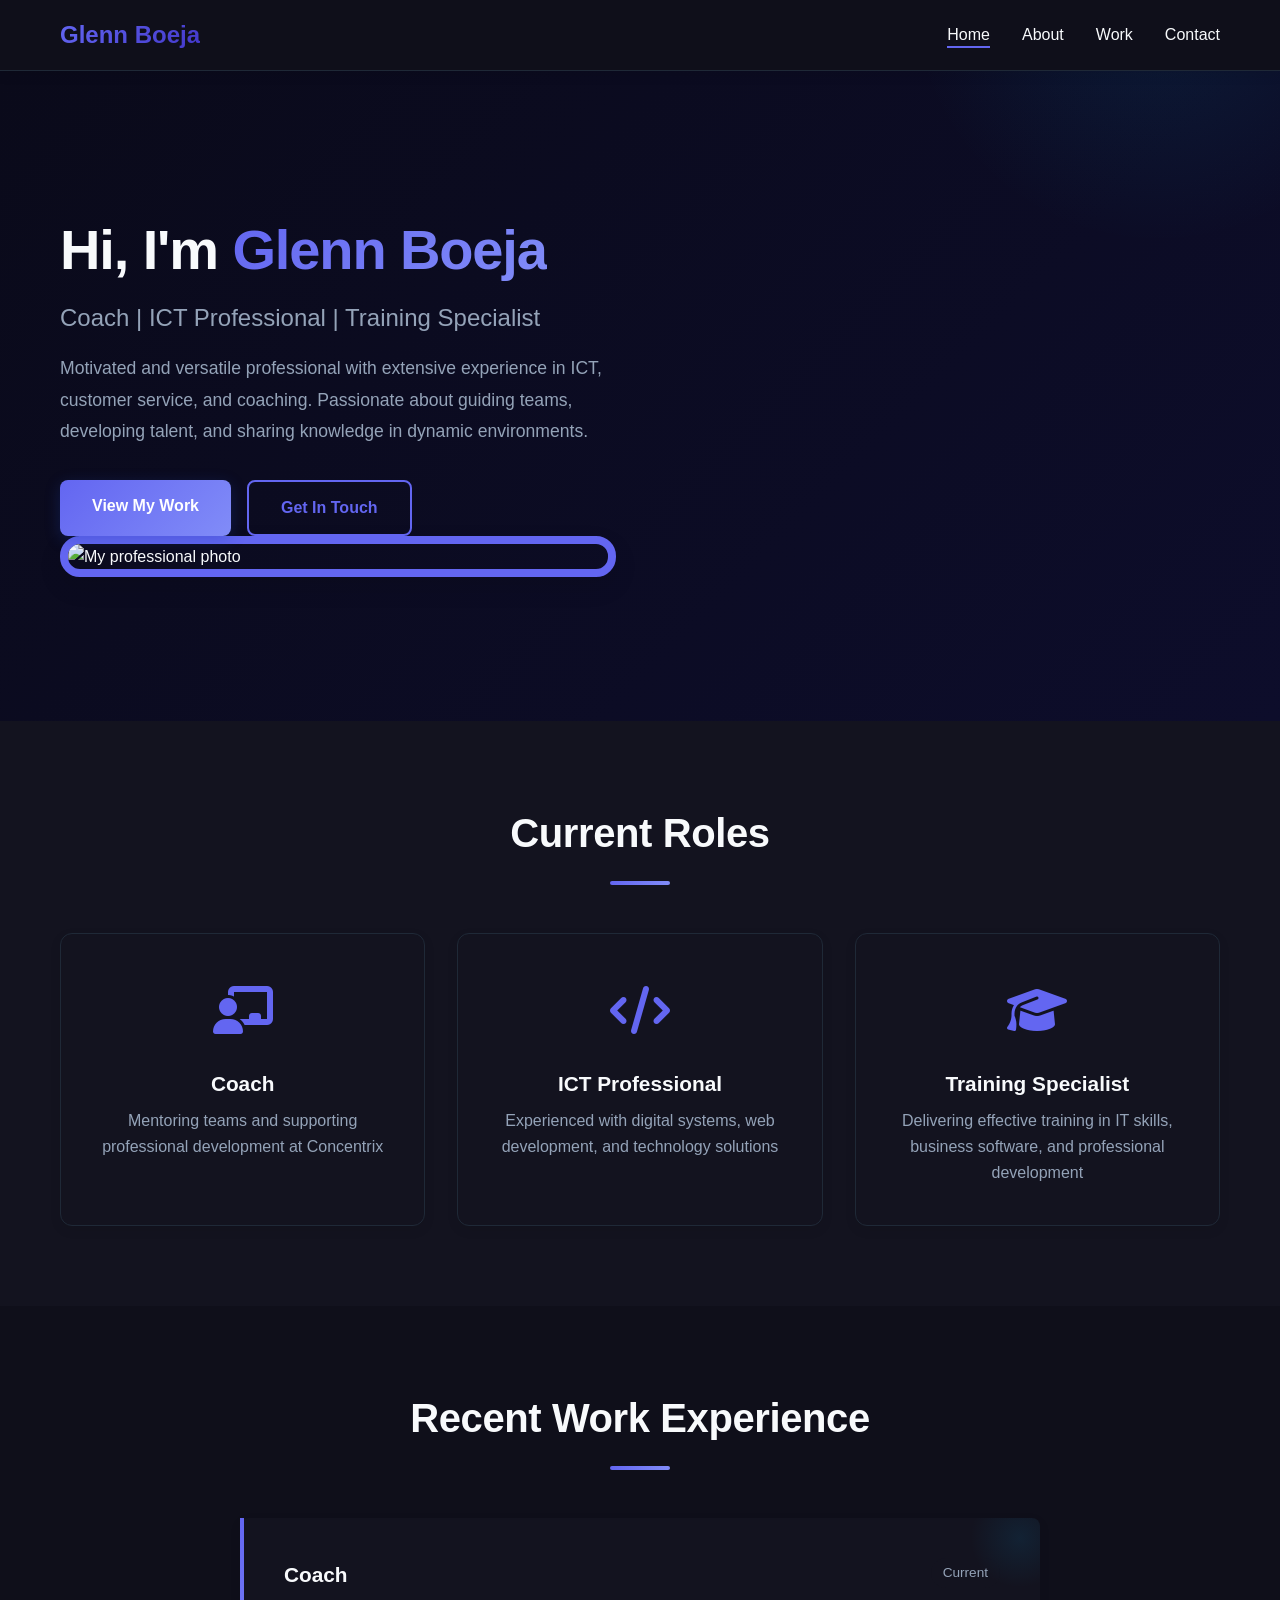
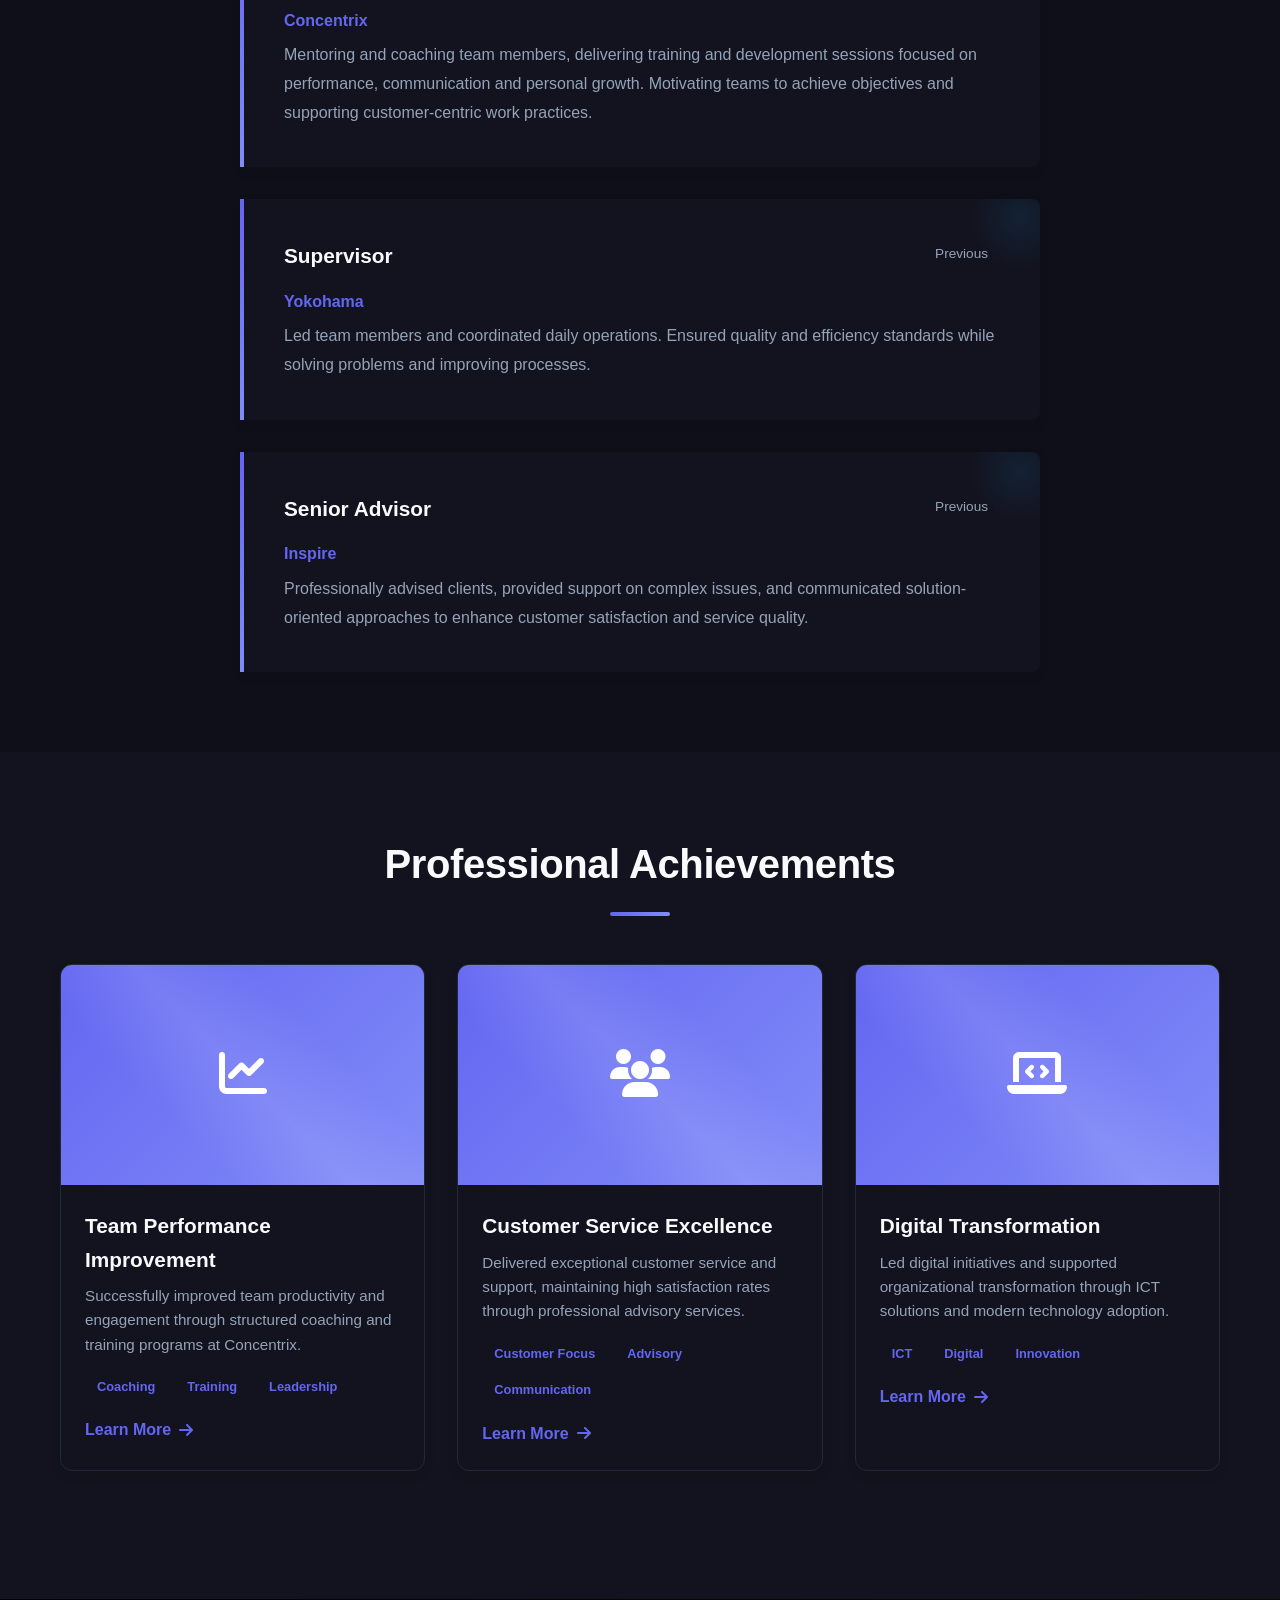
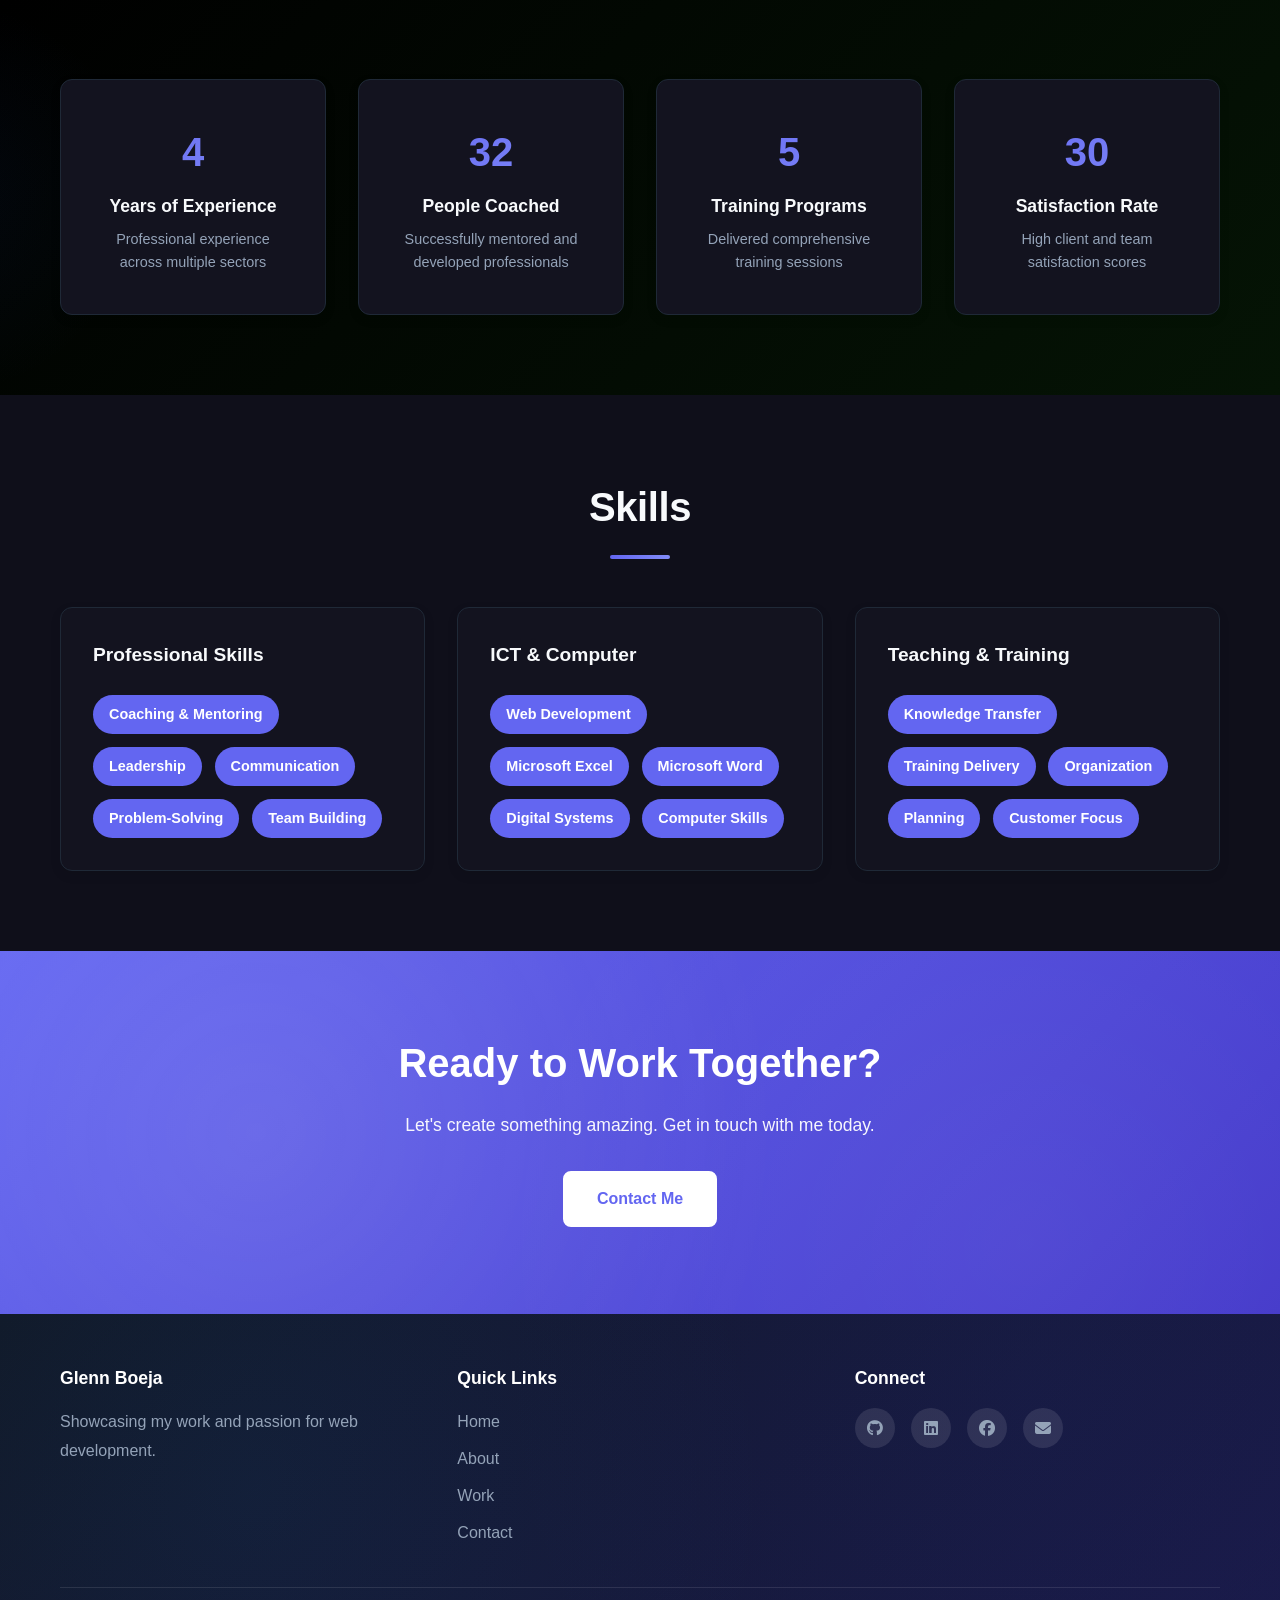
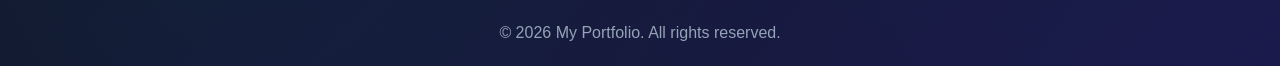
==== commit ed71d3eb: "CSS bestanden bijgewerkt" ====
--- a/index.html
+++ b/index.html
@@ -4,7 +4,7 @@
     <meta charset="UTF-8">
     <meta name="viewport" content="width=device-width, initial-scale=1.0">
     <title>My Portfolio</title>
-    <link rel="stylesheet" href="css/styles.css">
+    <link rel="stylesheet" href="css/main.css">
     <link rel="stylesheet" href="https://cdnjs.cloudflare.com/ajax/libs/font-awesome/6.4.0/css/all.min.css">
 </head>
 <body>
--- a/css/main.css
+++ b/css/main.css
@@ -0,0 +1,1847 @@
+/* ============================================
+   Global Styles & CSS Variables
+   ============================================ */
+
+:root {
+    --primary-color: #6366f1;
+    --secondary-color: #4338ca;
+    --accent-color: #818cf8;
+    --success-color: #10b981;
+    --warning-color: #f59e0b;
+    --danger-color: #ef4444;
+    --dark-bg: #0f0f1a;
+    --light-bg: #13131f;
+    --gray-50: #f9fafb;
+    --gray-100: #f3f4f6;
+    --gray-200: #e5e7eb;
+    --gray-300: #d1d5db;
+    --gray-400: #9ca3af;
+    --gray-500: #6b7280;
+    --gray-600: #4b5563;
+    --gray-700: #374151;
+    --gray-800: #1f2937;
+    --gray-900: #111827;
+    --text-dark: #f8fafc;
+    --text-light: #94a3b8;
+    --border-color: #1f2937;
+    --shadow-sm: 0 1px 2px 0 rgba(0, 0, 0, 0.05);
+    --shadow-md: 0 4px 12px 0 rgba(0, 0, 0, 0.08);
+    --shadow-lg: 0 10px 25px 0 rgba(0, 0, 0, 0.1);
+    --shadow-xl: 0 20px 40px 0 rgba(0, 0, 0, 0.12);
+    --transition: all 0.3s cubic-bezier(0.4, 0, 0.2, 1);
+}
+
+* {
+    margin: 0;
+    padding: 0;
+    box-sizing: border-box;
+}
+
+html {
+    scroll-behavior: smooth;
+}
+
+body {
+    font-family: 'Segoe UI', Tahoma, Geneva, Verdana, sans-serif;
+    color: var(--text-dark);
+    background-color: var(--dark-bg);
+    line-height: 1.6;
+}
+
+/* ============================================
+   Container & Layout
+   ============================================ */
+
+.container {
+    max-width: 1200px;
+    margin: 0 auto;
+    padding: 0 20px;
+}
+
+/* ============================================
+   Navigation
+   ============================================ */
+
+.navbar {
+    background-color: var(--dark-bg);
+    box-shadow: var(--shadow-md);
+    position: sticky;
+    top: 0;
+    z-index: 100;
+    backdrop-filter: blur(10px);
+    border-bottom: 1px solid var(--border-color);
+}
+
+.nav-wrapper {
+    display: flex;
+    justify-content: space-between;
+    align-items: center;
+    padding: 1rem 0;
+}
+
+.logo {
+    font-size: 1.5rem;
+    font-weight: bold;
+}
+
+.logo a {
+    text-decoration: none;
+    color: var(--primary-color);
+}
+
+.brand {
+    background: linear-gradient(135deg, var(--primary-color), var(--secondary-color));
+    -webkit-background-clip: text;
+    -webkit-text-fill-color: transparent;
+    background-clip: text;
+}
+
+.nav-menu {
+    display: flex;
+    list-style: none;
+    gap: 2rem;
+}
+
+.nav-link {
+    text-decoration: none;
+    color: var(--text-dark);
+    font-weight: 500;
+    transition: var(--transition);
+    position: relative;
+}
+
+.nav-link::after {
+    content: '';
+    position: absolute;
+    width: 0;
+    height: 2px;
+    bottom: -5px;
+    left: 0;
+    background-color: var(--primary-color);
+    transition: width 0.3s ease;
+}
+
+.nav-link:hover::after,
+.nav-link.active::after {
+    width: 100%;
+}
+
+.menu-toggle {
+    display: none;
+    flex-direction: column;
+    background: none;
+    border: none;
+    cursor: pointer;
+    gap: 5px;
+}
+
+.menu-toggle span {
+    width: 25px;
+    height: 3px;
+    background-color: var(--text-dark);
+    border-radius: 3px;
+    transition: var(--transition);
+}
+
+/* ============================================
+   Buttons
+   ============================================ */
+
+.btn {
+    display: inline-block;
+    padding: 13px 32px;
+    border: none;
+    border-radius: 8px;
+    font-size: 1rem;
+    font-weight: 600;
+    text-decoration: none;
+    cursor: pointer;
+    transition: var(--transition);
+    text-align: center;
+    position: relative;
+    overflow: hidden;
+}
+
+.btn::before {
+    content: '';
+    position: absolute;
+    top: 0;
+    left: -100%;
+    width: 100%;
+    height: 100%;
+    background-color: rgba(255, 255, 255, 0.2);
+    transition: left 0.3s ease;
+    z-index: 0;
+}
+
+.btn:hover::before {
+    left: 100%;
+}
+
+.btn span {
+    position: relative;
+    z-index: 1;
+}
+
+.btn-primary {
+    background: linear-gradient(135deg, var(--primary-color), var(--accent-color));
+    color: white;
+    box-shadow: 0 4px 15px rgba(30, 64, 175, 0.3);
+}
+
+.btn-primary:hover {
+    transform: translateY(-2px);
+    box-shadow: 0 8px 25px rgba(30, 64, 175, 0.4);
+}
+
+.btn-secondary {
+    background-color: transparent;
+    color: var(--primary-color);
+    border: 2px solid var(--primary-color);
+}
+
+.btn-secondary:hover {
+    background-color: var(--primary-color);
+    color: white;
+    transform: translateY(-2px);
+}
+
+.btn-light {
+    background-color: white;
+    color: var(--primary-color);
+    border: 2px solid white;
+}
+
+.btn-light:hover {
+    background-color: var(--gray-50);
+}
+
+/* ============================================
+   Hero Section
+   ============================================ */
+
+.hero {
+    background: linear-gradient(135deg, #0a0a1a 0%, #0d0d2b 100%);
+    padding: 100px 0;
+    min-height: 650px;
+    display: flex;
+    align-items: center;
+    position: relative;
+    overflow: hidden;
+}
+
+.hero::before {
+    content: '';
+    position: absolute;
+    top: -50%;
+    right: -10%;
+    width: 500px;
+    height: 500px;
+    background: radial-gradient(circle, rgba(14, 165, 233, 0.1) 0%, transparent 70%);
+    border-radius: 50%;
+    z-index: 0;
+}
+
+.hero .container {
+    position: relative;
+    z-index: 1;
+    display: grid;
+    grid-template-columns: 1fr 1fr;
+    gap: 3rem;
+    align-items: center;
+}
+
+.hero-text {
+    animation: slideInLeft 0.8s ease;
+    order: 1;
+}
+
+.hero-image {
+    order: 2;
+}
+
+.hero-text {
+    animation: slideInLeft 0.8s ease;
+}
+
+.hero-title {
+    font-size: 3.5rem;
+    font-weight: 800;
+    margin-bottom: 1rem;
+    line-height: 1.2;
+    color: var(--text-dark);
+    letter-spacing: -0.02em;
+}
+
+.hero-title .highlight {
+    background: linear-gradient(135deg, var(--primary-color), var(--accent-color));
+    -webkit-background-clip: text;
+    -webkit-text-fill-color: transparent;
+    background-clip: text;
+}
+
+.hero-subtitle {
+    font-size: 1.5rem;
+    color: var(--text-light);
+    margin-bottom: 1rem;
+}
+
+.hero-description {
+    font-size: 1.1rem;
+    color: var(--text-light);
+    margin-bottom: 2rem;
+    line-height: 1.8;
+}
+
+.hero-buttons {
+    display: flex;
+    gap: 1rem;
+    flex-wrap: wrap;
+}
+
+.avatar-placeholder {
+    width: 100%;
+    aspect-ratio: 1;
+    background: linear-gradient(135deg, var(--primary-color), var(--secondary-color));
+    border-radius: 20px;
+    display: flex;
+    align-items: center;
+    justify-content: center;
+    font-size: 5rem;
+    color: white;
+    animation: slideInRight 0.8s ease;
+    box-shadow: var(--shadow-lg);
+}
+
+.profile-photo {
+    width: 100%;
+    height: 100%;
+    object-fit: cover;
+    border-radius: 20px;
+    animation: slideInRight 0.8s ease;
+    box-shadow: var(--shadow-lg);
+    border: 8px solid var(--primary-color);
+    display: block;
+}
+
+/* ============================================
+   Sections
+   ============================================ */
+
+.section-title {
+    font-size: 2.5rem;
+    font-weight: 800;
+    margin-bottom: 3rem;
+    text-align: center;
+    color: var(--text-dark);
+    position: relative;
+    letter-spacing: -0.01em;
+}
+
+.section-title::after {
+    content: '';
+    display: block;
+    width: 60px;
+    height: 4px;
+    background: linear-gradient(90deg, var(--primary-color), var(--accent-color));
+    margin: 1rem auto 0;
+    border-radius: 2px;
+}
+
+section {
+    padding: 80px 0;
+}
+
+/* ============================================
+   Roles Section
+   ============================================ */
+
+.roles {
+    background-color: var(--light-bg);
+}
+
+.roles-grid {
+    display: grid;
+    grid-template-columns: repeat(auto-fit, minmax(280px, 1fr));
+    gap: 2rem;
+}
+
+.role-card {
+    background: var(--light-bg);
+    padding: 2.5rem;
+    border-radius: 12px;
+    text-align: center;
+    box-shadow: var(--shadow-md);
+    transition: var(--transition);
+    border: 1px solid var(--border-color);
+    position: relative;
+    overflow: hidden;
+}
+
+.role-card::before {
+    content: '';
+    position: absolute;
+    top: 0;
+    left: 0;
+    right: 0;
+    height: 4px;
+    background: linear-gradient(90deg, var(--primary-color), var(--accent-color));
+    transform: scaleX(0);
+    transform-origin: left;
+    transition: transform 0.3s ease;
+}
+
+.role-card:hover {
+    transform: translateY(-8px);
+    box-shadow: var(--shadow-xl);
+}
+
+.role-card:hover::before {
+    transform: scaleX(1);
+}
+
+.role-icon {
+    font-size: 3rem;
+    color: var(--primary-color);
+    margin-bottom: 1rem;
+}
+
+.role-card h3 {
+    font-size: 1.3rem;
+    margin-bottom: 0.5rem;
+}
+
+.role-card p {
+    color: var(--text-light);
+}
+
+/* ============================================
+   Experience Section
+   ============================================ */
+
+.experience {
+    background-color: var(--dark-bg);
+}
+
+.experience-list {
+    display: grid;
+    gap: 2rem;
+    max-width: 800px;
+    margin: 0 auto;
+}
+
+.experience-item {
+    background: var(--light-bg);
+    padding: 2.5rem;
+    border-left: 4px solid transparent;
+    border-image: linear-gradient(180deg, var(--primary-color), var(--accent-color)) 1;
+    border-radius: 8px;
+    box-shadow: var(--shadow-md);
+    transition: var(--transition);
+    position: relative;
+    overflow: hidden;
+}
+
+.experience-item::before {
+    content: '';
+    position: absolute;
+    top: 0;
+    right: 0;
+    width: 100px;
+    height: 100px;
+    background: radial-gradient(circle, rgba(14, 165, 233, 0.1) 0%, transparent 70%);
+    border-radius: 50%;
+    transform: translate(30px, -30px);
+}
+
+.experience-item:hover {
+    transform: translateX(8px);
+    box-shadow: var(--shadow-lg);
+}
+
+.experience-header {
+    display: flex;
+    justify-content: space-between;
+    align-items: start;
+    margin-bottom: 1rem;
+}
+
+.job-title {
+    font-size: 1.3rem;
+    font-weight: 700;
+    color: var(--text-dark);
+}
+
+.job-date {
+    background-color: var(--light-bg);
+    padding: 4px 12px;
+    border-radius: 20px;
+    font-size: 0.85rem;
+    color: var(--text-light);
+    white-space: nowrap;
+}
+
+.job-company {
+    color: var(--primary-color);
+    font-weight: 600;
+    margin-bottom: 0.5rem;
+}
+
+.job-description {
+    color: var(--text-light);
+    line-height: 1.8;
+}
+
+/* ============================================
+   Projects Section
+   ============================================ */
+
+.projects {
+    background-color: var(--light-bg);
+}
+
+.projects-grid {
+    display: grid;
+    grid-template-columns: repeat(auto-fit, minmax(300px, 1fr));
+    gap: 2rem;
+    margin-bottom: 3rem;
+}
+
+.project-card {
+    background: var(--light-bg);
+    border-radius: 12px;
+    overflow: hidden;
+    box-shadow: var(--shadow-md);
+    transition: var(--transition);
+    border: 1px solid var(--border-color);
+}
+
+.project-card:hover {
+    transform: translateY(-12px);
+    box-shadow: var(--shadow-xl);
+}
+
+.project-image {
+    height: 220px;
+    background: linear-gradient(135deg, var(--primary-color), var(--accent-color));
+    display: flex;
+    align-items: center;
+    justify-content: center;
+    position: relative;
+    overflow: hidden;
+}
+
+.project-image::after {
+    content: '';
+    position: absolute;
+    inset: 0;
+    background: linear-gradient(45deg, transparent 30%, rgba(255,255,255,0.1) 50%, transparent 70%);
+    animation: shimmer 3s infinite;
+}
+
+@keyframes shimmer {
+    0% { transform: translateX(-100%); }
+    100% { transform: translateX(100%); }
+}
+
+.project-placeholder {
+    font-size: 3rem;
+    color: white;
+}
+
+.project-content {
+    padding: 1.5rem;
+}
+
+.project-title {
+    font-size: 1.3rem;
+    margin-bottom: 0.5rem;
+    color: var(--text-dark);
+}
+
+.project-description {
+    color: var(--text-light);
+    margin-bottom: 1rem;
+    font-size: 0.95rem;
+    line-height: 1.6;
+}
+
+.project-tech {
+    display: flex;
+    gap: 0.5rem;
+    flex-wrap: wrap;
+    margin-bottom: 1rem;
+}
+
+.tech-badge {
+    background-color: var(--light-bg);
+    color: var(--primary-color);
+    padding: 4px 12px;
+    border-radius: 20px;
+    font-size: 0.8rem;
+    font-weight: 600;
+}
+
+.project-link {
+    color: var(--primary-color);
+    text-decoration: none;
+    font-weight: 600;
+    display: inline-flex;
+    align-items: center;
+    gap: 0.5rem;
+    transition: var(--transition);
+}
+
+.project-link:hover {
+    gap: 1rem;
+}
+
+.view-all {
+    text-align: center;
+}
+
+/* ============================================
+   Skills Section
+   ============================================ */
+
+.skills {
+    background-color: var(--dark-bg);
+}
+
+.skills-grid {
+    display: grid;
+    grid-template-columns: repeat(auto-fit, minmax(300px, 1fr));
+    gap: 2rem;
+}
+
+.skill-category {
+    background: var(--light-bg);
+    padding: 2rem;
+    border-radius: 12px;
+    border: 1px solid var(--border-color);
+    box-shadow: var(--shadow-md);
+    transition: var(--transition);
+}
+
+.skill-category:hover {
+    transform: translateY(-4px);
+    box-shadow: var(--shadow-lg);
+}
+
+.category-title {
+    font-size: 1.2rem;
+    margin-bottom: 1.5rem;
+    color: var(--text-dark);
+}
+
+.skill-list {
+    display: flex;
+    flex-wrap: wrap;
+    gap: 0.8rem;
+}
+
+.skill-tag {
+    background-color: var(--primary-color);
+    color: white;
+    padding: 8px 16px;
+    border-radius: 20px;
+    font-size: 0.9rem;
+    font-weight: 600;
+}
+
+/* ============================================
+   Stats Section
+   ============================================ */
+
+.stats-section {
+    background: linear-gradient(135deg, #000000 0%, #051405 100%);
+    padding: 80px 0;
+    position: relative;
+    overflow: hidden;
+}
+
+.stats-section::before {
+    content: '';
+    position: absolute;
+    top: 50%;
+    left: -20%;
+    width: 400px;
+    height: 400px;
+    background: radial-gradient(circle, rgba(30, 64, 175, 0.08) 0%, transparent 70%);
+    border-radius: 50%;
+    transform: translateY(-50%);
+}
+
+.stats-grid {
+    display: grid;
+    grid-template-columns: repeat(auto-fit, minmax(250px, 1fr));
+    gap: 2rem;
+    position: relative;
+    z-index: 1;
+}
+
+.stat-card {
+    background: var(--light-bg);
+    padding: 2.5rem;
+    border-radius: 12px;
+    text-align: center;
+    box-shadow: var(--shadow-md);
+    border: 1px solid var(--border-color);
+    transition: var(--transition);
+    position: relative;
+}
+
+.stat-card::after {
+    content: '';
+    position: absolute;
+    top: 0;
+    left: 0;
+    right: 0;
+    height: 3px;
+    background: linear-gradient(90deg, var(--primary-color), var(--accent-color));
+    border-radius: 12px 12px 0 0;
+    transform: scaleX(0);
+    transform-origin: center;
+    transition: transform 0.3s ease;
+}
+
+.stat-card:hover {
+    transform: translateY(-8px);
+    box-shadow: var(--shadow-xl);
+}
+
+.stat-card:hover::after {
+    transform: scaleX(1);
+}
+
+.stat-number {
+    font-size: 2.5rem;
+    font-weight: 800;
+    background: linear-gradient(135deg, var(--primary-color), var(--accent-color));
+    -webkit-background-clip: text;
+    -webkit-text-fill-color: transparent;
+    background-clip: text;
+    margin-bottom: 0.5rem;
+}
+
+.stat-label {
+    font-size: 1.1rem;
+    font-weight: 600;
+    color: var(--text-dark);
+    margin-bottom: 0.5rem;
+}
+
+.stat-description {
+    color: var(--text-light);
+    font-size: 0.9rem;
+    line-height: 1.6;
+}
+
+/* ============================================
+   CTA Section
+   ============================================ */
+
+.cta {
+    background: linear-gradient(135deg, var(--primary-color) 0%, var(--secondary-color) 100%);
+    color: white;
+    text-align: center;
+    padding: 80px 0;
+    position: relative;
+    overflow: hidden;
+}
+
+.cta::before {
+    content: '';
+    position: absolute;
+    inset: 0;
+    background: 
+        radial-gradient(circle at 20% 50%, rgba(255,255,255,0.1) 0%, transparent 50%),
+        radial-gradient(circle at 80% 80%, rgba(255,255,255,0.05) 0%, transparent 50%);
+    z-index: 0;
+}
+
+.cta .container {
+    position: relative;
+    z-index: 1;
+}
+
+.cta h2 {
+    font-size: 2.5rem;
+    margin-bottom: 1rem;
+}
+
+.cta p {
+    font-size: 1.1rem;
+    margin-bottom: 2rem;
+    opacity: 0.95;
+}
+
+/* ============================================
+   Page Header
+   ============================================ */
+
+.page-header {
+    background: linear-gradient(135deg, #000000 0%, #051405 100%);
+    padding: 80px 0;
+    text-align: center;
+    position: relative;
+    overflow: hidden;
+}
+
+.page-header::before {
+    content: '';
+    position: absolute;
+    top: -50%;
+    right: -10%;
+    width: 400px;
+    height: 400px;
+    background: radial-gradient(circle, rgba(14, 165, 233, 0.1) 0%, transparent 70%);
+    border-radius: 50%;
+}
+
+.page-header::after {
+    content: '';
+    position: absolute;
+    bottom: -30%;
+    left: -5%;
+    width: 350px;
+    height: 350px;
+    background: radial-gradient(circle, rgba(30, 64, 175, 0.08) 0%, transparent 70%);
+    border-radius: 50%;
+}
+
+.page-header .container {
+    position: relative;
+    z-index: 1;
+}
+
+.page-header h1 {
+    font-size: 3rem;
+    margin-bottom: 1rem;
+    color: var(--text-dark);
+}
+
+.page-header p {
+    font-size: 1.2rem;
+    color: var(--text-light);
+}
+
+/* ============================================
+   About Section
+   ============================================ */
+
+.about-section {
+    background-color: var(--light-bg);
+}
+
+.about-grid {
+    display: grid;
+    grid-template-columns: 1fr 1fr;
+    gap: 3rem;
+    align-items: center;
+}
+
+.about-image {
+    display: flex;
+    align-items: center;
+    justify-content: center;
+}
+
+.about-placeholder {
+    width: 100%;
+    aspect-ratio: 1;
+    background: linear-gradient(135deg, var(--primary-color), var(--secondary-color));
+    border-radius: 20px;
+    display: flex;
+    align-items: center;
+    justify-content: center;
+    font-size: 8rem;
+    color: white;
+    box-shadow: var(--shadow-lg);
+}
+
+.about-content h2 {
+    font-size: 2rem;
+    margin-bottom: 1.5rem;
+    color: var(--text-dark);
+}
+
+.about-content p {
+    color: var(--text-light);
+    margin-bottom: 1rem;
+    line-height: 1.8;
+    font-size: 1.05rem;
+}
+
+/* ============================================
+   Background/Timeline Section
+   ============================================ */
+
+.background {
+    background-color: var(--dark-bg);
+}
+
+.timeline {
+    position: relative;
+    max-width: 800px;
+    margin: 0 auto;
+}
+
+.timeline::before {
+    content: '';
+    position: absolute;
+    left: 50%;
+    top: 0;
+    bottom: 0;
+    width: 2px;
+    background-color: var(--primary-color);
+    transform: translateX(-50%);
+}
+
+.timeline-item {
+    margin-bottom: 3rem;
+    position: relative;
+}
+
+.timeline-item:nth-child(odd) .timeline-content {
+    margin-left: 0;
+    margin-right: auto;
+    width: 48%;
+}
+
+.timeline-item:nth-child(even) .timeline-content {
+    margin-left: auto;
+    margin-right: 0;
+    width: 48%;
+}
+
+.timeline-marker {
+    position: absolute;
+    left: 50%;
+    transform: translateX(-50%);
+    top: 0;
+}
+
+.marker-dot {
+    width: 20px;
+    height: 20px;
+    background-color: var(--primary-color);
+    border: 4px solid white;
+    border-radius: 50%;
+    box-shadow: var(--shadow-md);
+}
+
+.timeline-content {
+    background: var(--light-bg);
+    padding: 2rem;
+    border-radius: 8px;
+    box-shadow: var(--shadow-md);
+}
+
+.timeline-photo-placeholder {
+    width: 100%;
+    height: 160px;
+    background: linear-gradient(135deg, rgba(99, 102, 241, 0.15), rgba(67, 56, 202, 0.1));
+    border: 2px dashed var(--primary-color);
+    border-radius: 8px;
+    display: flex;
+    flex-direction: column;
+    align-items: center;
+    justify-content: center;
+    margin-bottom: 1rem;
+    color: var(--primary-color);
+    gap: 0.5rem;
+    cursor: pointer;
+    transition: var(--transition);
+}
+
+.timeline-photo-placeholder:hover {
+    background: linear-gradient(135deg, rgba(99, 102, 241, 0.25), rgba(67, 56, 202, 0.2));
+}
+
+.timeline-photo-placeholder i {
+    font-size: 2rem;
+    opacity: 0.7;
+}
+
+.timeline-photo-placeholder span {
+    font-size: 0.85rem;
+    opacity: 0.8;
+    font-style: italic;
+}
+
+.timeline-content h3 {
+    color: var(--text-dark);
+    margin-bottom: 0.5rem;
+}
+
+.timeline-content p {
+    color: var(--text-light);
+    line-height: 1.6;
+}
+
+/* ============================================
+   Education Section
+   ============================================ */
+
+.education {
+    background-color: var(--light-bg);
+}
+
+.education-grid {
+    display: grid;
+    grid-template-columns: repeat(auto-fit, minmax(300px, 1fr));
+    gap: 2rem;
+}
+
+.education-card {
+    background: var(--light-bg);
+    padding: 2rem;
+    border-radius: 12px;
+    box-shadow: var(--shadow-md);
+    text-align: center;
+    transition: var(--transition);
+    border-top: 4px solid var(--primary-color);
+}
+
+.education-card:hover {
+    transform: translateY(-8px);
+    box-shadow: var(--shadow-lg);
+}
+
+.education-icon {
+    font-size: 3rem;
+    color: var(--primary-color);
+    margin-bottom: 1rem;
+}
+
+.education-card h3 {
+    font-size: 1.2rem;
+    margin-bottom: 0.5rem;
+    color: var(--text-dark);
+}
+
+.institution {
+    color: var(--primary-color);
+    font-weight: 600;
+    margin-bottom: 0.3rem;
+}
+
+.year {
+    color: var(--text-light);
+    font-size: 0.9rem;
+    margin-bottom: 1rem;
+}
+
+.description {
+    color: var(--text-light);
+    line-height: 1.6;
+    font-size: 0.95rem;
+}
+
+/* ============================================
+   Interests Section
+   ============================================ */
+
+.interests {
+    background-color: var(--dark-bg);
+}
+
+.interests-grid {
+    display: grid;
+    grid-template-columns: repeat(auto-fit, minmax(280px, 1fr));
+    gap: 2rem;
+}
+
+.interest-item {
+    background: linear-gradient(135deg, rgba(99, 102, 241, 0.05), rgba(139, 92, 246, 0.05));
+    padding: 2rem;
+    border-radius: 12px;
+    text-align: center;
+    transition: var(--transition);
+}
+
+.interest-item:hover {
+    transform: translateY(-5px);
+    background: linear-gradient(135deg, rgba(99, 102, 241, 0.1), rgba(139, 92, 246, 0.1));
+}
+
+.interest-icon {
+    font-size: 2.5rem;
+    color: var(--primary-color);
+    margin-bottom: 1rem;
+}
+
+.interest-item h3 {
+    font-size: 1.2rem;
+    margin-bottom: 0.5rem;
+    color: var(--text-dark);
+}
+
+.interest-item p {
+    color: var(--text-light);
+    font-size: 0.95rem;
+    line-height: 1.6;
+}
+
+/* ============================================
+   Work/Projects Section
+   ============================================ */
+
+.filter-section {
+    background-color: var(--dark-bg);
+    padding: 40px 0;
+    text-align: center;
+}
+
+.filter-buttons {
+    display: flex;
+    gap: 1rem;
+    justify-content: center;
+    flex-wrap: wrap;
+}
+
+.filter-btn {
+    background-color: var(--light-bg);
+    border: 2px solid transparent;
+    padding: 10px 20px;
+    border-radius: 20px;
+    cursor: pointer;
+    font-weight: 600;
+    transition: var(--transition);
+    color: var(--text-dark);
+}
+
+.filter-btn:hover,
+.filter-btn.active {
+    background-color: var(--primary-color);
+    color: white;
+    border-color: var(--primary-color);
+}
+
+.work-section {
+    background-color: var(--light-bg);
+}
+
+.work-grid {
+    display: grid;
+    grid-template-columns: repeat(auto-fill, minmax(320px, 1fr));
+    gap: 2rem;
+}
+
+.work-card {
+    background: var(--light-bg);
+    border-radius: 12px;
+    overflow: hidden;
+    box-shadow: var(--shadow-md);
+    transition: var(--transition);
+}
+
+.work-card:hover {
+    transform: translateY(-8px);
+    box-shadow: var(--shadow-lg);
+}
+
+.work-image {
+    position: relative;
+    height: 220px;
+    background: linear-gradient(135deg, var(--primary-color), var(--secondary-color));
+    display: flex;
+    align-items: center;
+    justify-content: center;
+    overflow: hidden;
+}
+
+/* MaKandra Gallery Slideshow */
+.makandra-gallery {
+    background: #000;
+}
+
+.gallery-slides {
+    width: 100%;
+    height: 100%;
+    position: relative;
+}
+
+.gallery-slide {
+    position: absolute;
+    top: 0; left: 0;
+    width: 100%;
+    height: 100%;
+    object-fit: cover;
+    opacity: 0;
+    transition: opacity 0.5s ease;
+}
+
+.gallery-slide.active {
+    opacity: 1;
+}
+
+.gallery-prev,
+.gallery-next {
+    position: absolute;
+    top: 50%;
+    transform: translateY(-50%);
+    background: rgba(99, 102, 241, 0.8);
+    color: white;
+    border: none;
+    width: 32px;
+    height: 32px;
+    border-radius: 50%;
+    cursor: pointer;
+    display: flex;
+    align-items: center;
+    justify-content: center;
+    font-size: 0.8rem;
+    z-index: 10;
+    transition: var(--transition);
+    opacity: 0;
+}
+
+.makandra-gallery:hover .gallery-prev,
+.makandra-gallery:hover .gallery-next {
+    opacity: 1;
+}
+
+.gallery-prev { left: 8px; }
+.gallery-next { right: 8px; }
+
+.gallery-prev:hover,
+.gallery-next:hover {
+    background: var(--primary-color);
+    transform: translateY(-50%) scale(1.1);
+}
+
+.gallery-dots {
+    position: absolute;
+    bottom: 8px;
+    left: 50%;
+    transform: translateX(-50%);
+    display: flex;
+    gap: 6px;
+    z-index: 10;
+}
+
+.gallery-dot {
+    width: 8px;
+    height: 8px;
+    border-radius: 50%;
+    background: rgba(255,255,255,0.5);
+    cursor: pointer;
+    transition: var(--transition);
+}
+
+.gallery-dot.active {
+    background: var(--primary-color);
+    transform: scale(1.2);
+}
+
+.work-placeholder {
+    font-size: 4rem;
+    color: white;
+}
+
+.work-overlay {
+    position: absolute;
+    top: 0;
+    left: 0;
+    right: 0;
+    bottom: 0;
+    background-color: rgba(0, 0, 0, 0.7);
+    display: flex;
+    align-items: center;
+    justify-content: center;
+    opacity: 0;
+    transition: var(--transition);
+}
+
+.work-card:hover .work-overlay {
+    opacity: 1;
+}
+
+.view-btn {
+    background-color: var(--primary-color);
+    color: white;
+    padding: 10px 20px;
+    border-radius: 8px;
+    text-decoration: none;
+    font-weight: 600;
+    transition: var(--transition);
+}
+
+.view-btn:hover {
+    background-color: #5558e3;
+}
+
+.work-content {
+    padding: 1.5rem;
+}
+
+.work-title {
+    font-size: 1.3rem;
+    margin-bottom: 0.8rem;
+    color: var(--text-dark);
+}
+
+.work-description {
+    color: var(--text-light);
+    margin-bottom: 1rem;
+    font-size: 0.95rem;
+    line-height: 1.6;
+}
+
+.work-tech {
+    display: flex;
+    gap: 0.5rem;
+    flex-wrap: wrap;
+    margin-bottom: 1rem;
+}
+
+.work-links {
+    display: flex;
+    gap: 1rem;
+}
+
+.work-link {
+    color: var(--primary-color);
+    text-decoration: none;
+    font-weight: 600;
+    display: inline-flex;
+    align-items: center;
+    gap: 0.3rem;
+    transition: var(--transition);
+}
+
+.work-link:hover {
+    color: var(--secondary-color);
+}
+
+/* ============================================
+   Contact Section
+   ============================================ */
+
+.contact-section {
+    background-color: var(--dark-bg);
+}
+
+.contact-grid {
+    display: grid;
+    grid-template-columns: 1fr 1fr;
+    gap: 3rem;
+}
+
+.contact-info h2 {
+    font-size: 2rem;
+    margin-bottom: 1rem;
+    color: var(--text-dark);
+}
+
+.contact-info > p {
+    color: var(--text-light);
+    margin-bottom: 2rem;
+    line-height: 1.8;
+}
+
+.contact-item {
+    display: flex;
+    gap: 1.5rem;
+    margin-bottom: 2rem;
+    padding-bottom: 2rem;
+    border-bottom: 1px solid var(--border-color);
+}
+
+.contact-item:last-of-type {
+    border-bottom: none;
+}
+
+.contact-icon {
+    font-size: 1.5rem;
+    color: var(--primary-color);
+    min-width: 50px;
+    display: flex;
+    align-items: flex-start;
+    justify-content: center;
+    margin-top: 0.3rem;
+}
+
+.contact-details h3 {
+    margin-bottom: 0.5rem;
+    color: var(--text-dark);
+}
+
+.contact-details a,
+.contact-details p {
+    color: var(--text-light);
+    text-decoration: none;
+    transition: var(--transition);
+}
+
+.contact-details a:hover {
+    color: var(--primary-color);
+}
+
+.social-title {
+    font-size: 1.2rem;
+    margin: 2rem 0 1rem;
+    color: var(--text-dark);
+}
+
+.contact-social {
+    display: flex;
+    flex-direction: column;
+    gap: 0.8rem;
+}
+
+.contact-social a {
+    display: flex;
+    align-items: center;
+    gap: 1rem;
+    padding: 0.8rem 1rem;
+    background-color: var(--light-bg);
+    border-radius: 8px;
+    text-decoration: none;
+    color: var(--text-dark);
+    transition: var(--transition);
+    font-weight: 600;
+}
+
+.contact-social a:hover {
+    background-color: var(--primary-color);
+    color: white;
+    transform: translateX(5px);
+}
+
+.contact-social i {
+    font-size: 1.2rem;
+}
+
+/* ============================================
+   Contact Form
+   ============================================ */
+
+.contact-form-wrapper h2 {
+    font-size: 2rem;
+    margin-bottom: 1.5rem;
+    color: var(--text-dark);
+}
+
+.contact-form {
+    display: flex;
+    flex-direction: column;
+    gap: 1.5rem;
+}
+
+.form-group {
+    display: flex;
+    flex-direction: column;
+}
+
+.form-group label {
+    margin-bottom: 0.5rem;
+    color: var(--text-dark);
+    font-weight: 600;
+}
+
+.form-group input,
+.form-group textarea,
+.form-group select {
+    padding: 12px;
+    border: 2px solid var(--border-color);
+    border-radius: 8px;
+    font-family: inherit;
+    font-size: 1rem;
+    transition: var(--transition);
+    color: var(--text-dark);
+}
+
+.form-group input:focus,
+.form-group textarea:focus,
+.form-group select:focus {
+    outline: none;
+    border-color: var(--primary-color);
+    box-shadow: 0 0 0 3px rgba(99, 102, 241, 0.1);
+}
+
+.form-group textarea {
+    resize: vertical;
+    font-family: inherit;
+}
+
+.form-note {
+    font-size: 0.85rem;
+    color: var(--text-light);
+}
+
+.form-message {
+    padding: 1rem;
+    border-radius: 8px;
+    text-align: center;
+    margin-top: 1rem;
+    display: none;
+}
+
+.form-message.success {
+    display: block;
+    background-color: rgba(16, 185, 129, 0.1);
+    color: var(--success-color);
+    border: 1px solid var(--success-color);
+}
+
+.form-message.error {
+    display: block;
+    background-color: rgba(239, 68, 68, 0.1);
+    color: var(--danger-color);
+    border: 1px solid var(--danger-color);
+}
+
+/* ============================================
+   Response Section
+   ============================================ */
+
+.response-section {
+    background-color: var(--light-bg);
+}
+
+.response-section h2 {
+    font-size: 2.2rem;
+    margin-bottom: 2rem;
+    text-align: center;
+}
+
+.response-grid {
+    display: grid;
+    grid-template-columns: repeat(auto-fit, minmax(250px, 1fr));
+    gap: 2rem;
+}
+
+.response-card {
+    background: var(--light-bg);
+    padding: 2rem;
+    border-radius: 12px;
+    text-align: center;
+    box-shadow: var(--shadow-md);
+    transition: var(--transition);
+}
+
+.response-card:hover {
+    transform: translateY(-5px);
+    box-shadow: var(--shadow-lg);
+}
+
+.response-icon {
+    font-size: 3rem;
+    color: var(--primary-color);
+    margin-bottom: 1rem;
+}
+
+.response-card h3 {
+    font-size: 1.2rem;
+    margin-bottom: 0.5rem;
+    color: var(--text-dark);
+}
+
+.response-card p {
+    color: var(--text-light);
+}
+
+/* ============================================
+   Footer
+   ============================================ */
+
+.footer {
+    background: linear-gradient(135deg, var(--gray-900) 0%, #1a1a4a 100%);
+    color: white;
+    padding: 50px 0 20px;
+    position: relative;
+    overflow: hidden;
+}
+
+.footer::before {
+    content: '';
+    position: absolute;
+    inset: 0;
+    background: 
+        radial-gradient(circle at 20% 50%, rgba(14, 165, 233, 0.05) 0%, transparent 50%),
+        radial-gradient(circle at 80% 20%, rgba(30, 64, 175, 0.05) 0%, transparent 50%);
+    z-index: 0;
+    pointer-events: none;
+}
+
+.footer .container {
+    position: relative;
+    z-index: 1;
+}
+
+.footer-content {
+    display: grid;
+    grid-template-columns: repeat(auto-fit, minmax(250px, 1fr));
+    gap: 2rem;
+    margin-bottom: 2rem;
+}
+
+.footer-section h3 {
+    margin-bottom: 1rem;
+    font-size: 1.1rem;
+}
+
+.footer-section p,
+.footer-section a {
+    color: var(--text-light);
+    text-decoration: none;
+    line-height: 1.8;
+    transition: var(--transition);
+}
+
+.footer-section a:hover {
+    color: var(--primary-color);
+}
+
+.footer-section ul {
+    list-style: none;
+}
+
+.footer-section ul li {
+    margin-bottom: 0.5rem;
+}
+
+.social-links {
+    display: flex;
+    gap: 1rem;
+}
+
+.social-links a {
+    width: 40px;
+    height: 40px;
+    display: flex;
+    align-items: center;
+    justify-content: center;
+    background-color: rgba(255, 255, 255, 0.1);
+    border-radius: 50%;
+    transition: var(--transition);
+}
+
+.social-links a:hover {
+    background-color: var(--primary-color);
+    transform: translateY(-3px);
+}
+
+.footer-bottom {
+    text-align: center;
+    padding-top: 2rem;
+    border-top: 1px solid rgba(255, 255, 255, 0.1);
+    color: var(--text-light);
+}
+
+/* ============================================
+   Animations
+   ============================================ */
+
+@keyframes slideInLeft {
+    from {
+        opacity: 0;
+        transform: translateX(-50px);
+    }
+    to {
+        opacity: 1;
+        transform: translateX(0);
+    }
+}
+
+@keyframes slideInRight {
+    from {
+        opacity: 0;
+        transform: translateX(50px);
+    }
+    to {
+        opacity: 1;
+        transform: translateX(0);
+    }
+}
+
+@keyframes fadeIn {
+    from {
+        opacity: 0;
+    }
+    to {
+        opacity: 1;
+    }
+}
+
+/* ============================================
+   Responsive Design
+   ============================================ */
+
+@media (max-width: 768px) {
+    /* Navigation */
+    .menu-toggle {
+        display: flex;
+    }
+
+    .nav-menu {
+        position: absolute;
+        top: 100%;
+        left: 0;
+        right: 0;
+        background-color: white;
+        flex-direction: column;
+        gap: 0;
+        max-height: 0;
+        overflow: hidden;
+        transition: max-height 0.3s ease;
+    }
+
+    .nav-menu.active {
+        max-height: 300px;
+        box-shadow: var(--shadow-md);
+    }
+
+    .nav-menu li {
+        border-bottom: 1px solid var(--border-color);
+    }
+
+    .nav-menu a {
+        display: block;
+        padding: 1rem;
+    }
+
+    .nav-link::after {
+        display: none;
+    }
+
+    /* Hero Section */
+    .hero .container {
+        grid-template-columns: 1fr;
+    }
+
+    .hero-title {
+        font-size: 2.5rem;
+    }
+
+    .hero-subtitle {
+        font-size: 1.2rem;
+    }
+
+    .hero-buttons {
+        flex-direction: column;
+    }
+
+    .btn {
+        width: 100%;
+    }
+
+    /* Page Header */
+    .page-header h1 {
+        font-size: 2rem;
+    }
+
+    .page-header p {
+        font-size: 1rem;
+    }
+
+    /* Section Title */
+    .section-title {
+        font-size: 2rem;
+        margin-bottom: 2rem;
+    }
+
+    /* About Section */
+    .about-grid {
+        grid-template-columns: 1fr;
+    }
+
+    .about-placeholder {
+        font-size: 5rem;
+    }
+
+    /* Timeline */
+    .timeline::before {
+        left: 0;
+    }
+
+    .timeline-item:nth-child(odd) .timeline-content,
+    .timeline-item:nth-child(even) .timeline-content {
+        margin-left: 30px;
+        width: 100%;
+    }
+
+    .timeline-marker {
+        left: 0;
+        transform: translateX(-10px);
+    }
+
+    /* Contact Section */
+    .contact-grid {
+        grid-template-columns: 1fr;
+    }
+
+    /* Work Grid */
+    .work-grid {
+        grid-template-columns: 1fr;
+    }
+
+    /* Projects Grid */
+    .projects-grid {
+        grid-template-columns: 1fr;
+    }
+
+    /* Filter Section */
+    .filter-buttons {
+        gap: 0.5rem;
+    }
+
+    .filter-btn {
+        padding: 8px 16px;
+        font-size: 0.9rem;
+    }
+}
+
+@media (max-width: 480px) {
+    /* Hero Section */
+    .hero {
+        padding: 40px 0;
+        min-height: auto;
+    }
+
+    .hero-title {
+        font-size: 2rem;
+    }
+
+    .hero-subtitle {
+        font-size: 1rem;
+    }
+
+    .hero-description {
+        font-size: 0.95rem;
+    }
+
+    /* Sections */
+    section {
+        padding: 50px 0;
+    }
+
+    /* Section Title */
+    .section-title {
+        font-size: 1.5rem;
+    }
+
+    /* Grid Layouts */
+    .roles-grid,
+    .education-grid,
+    .interests-grid,
+    .response-grid {
+        grid-template-columns: 1fr;
+    }
+
+    /* Footer */
+    .footer-content {
+        grid-template-columns: 1fr;
+    }
+
+    .footer-section {
+        text-align: center;
+    }
+
+    .social-links {
+        justify-content: center;
+    }
+}
